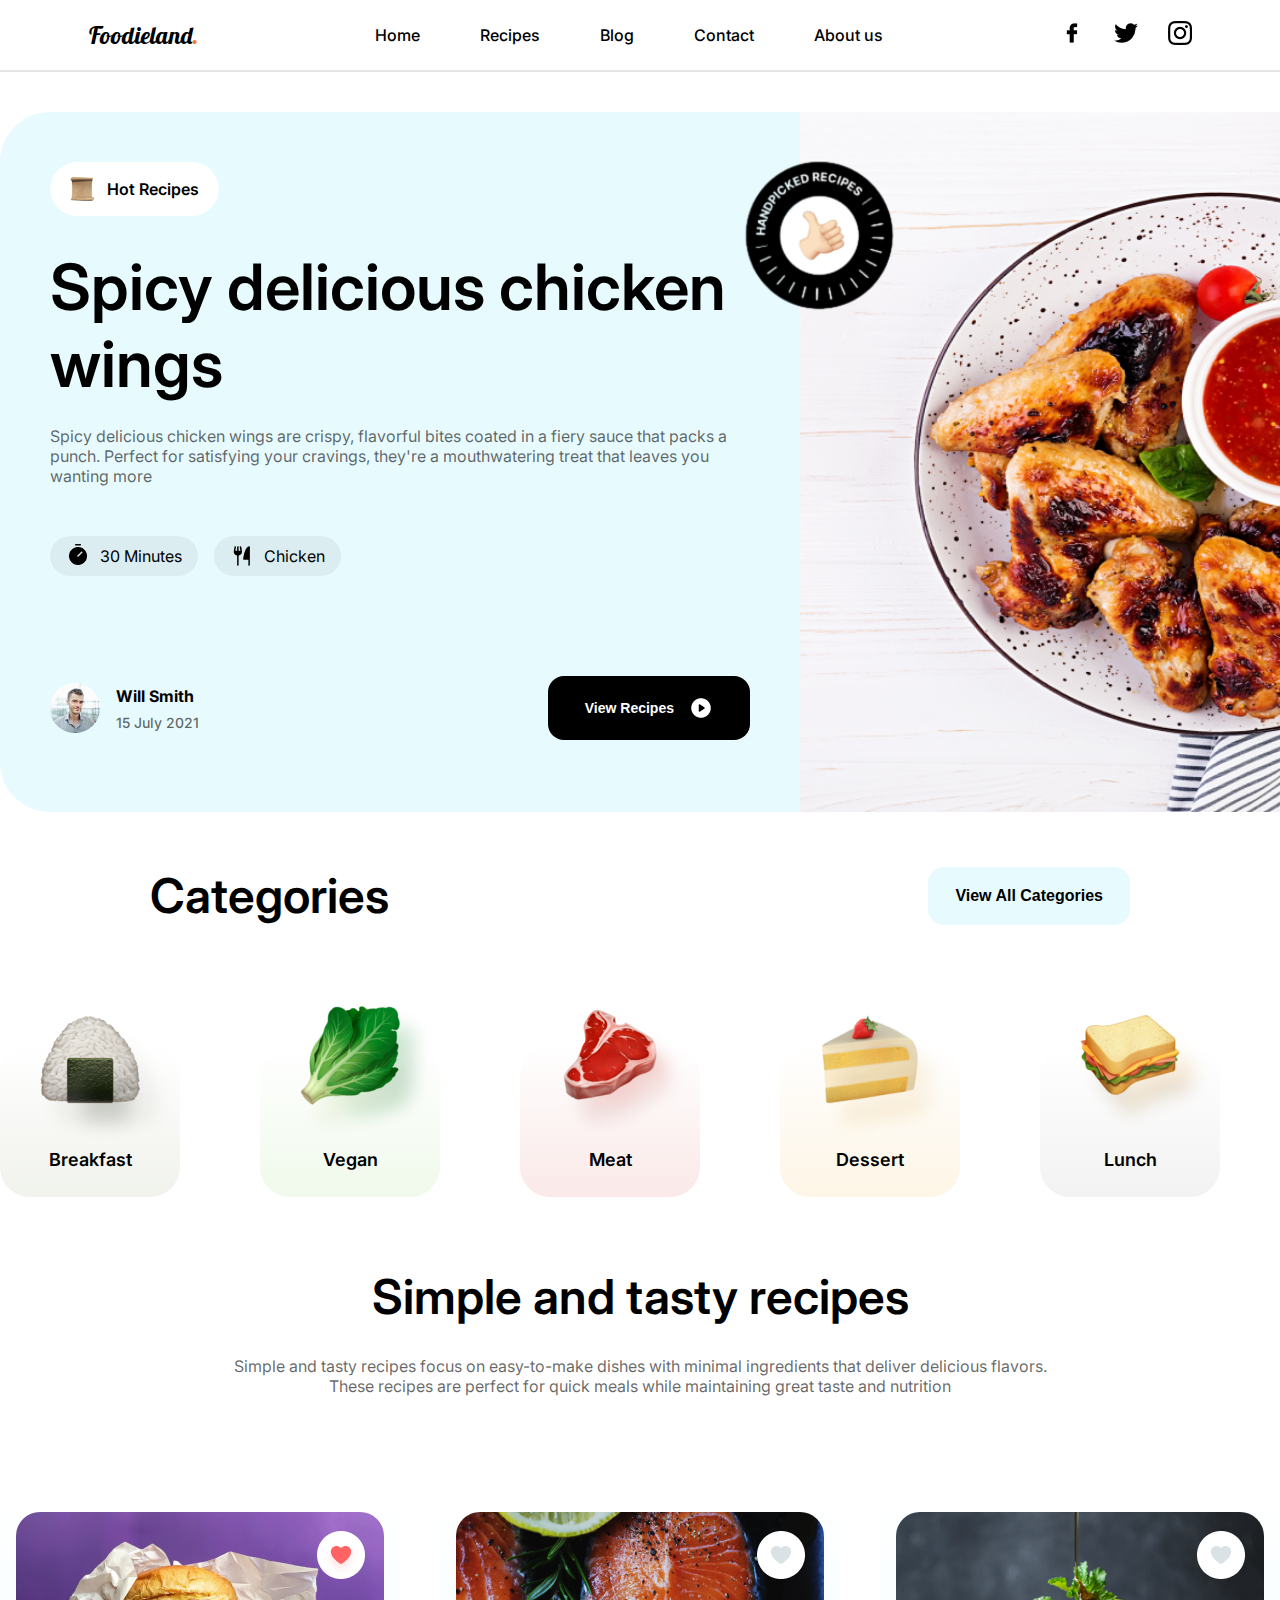
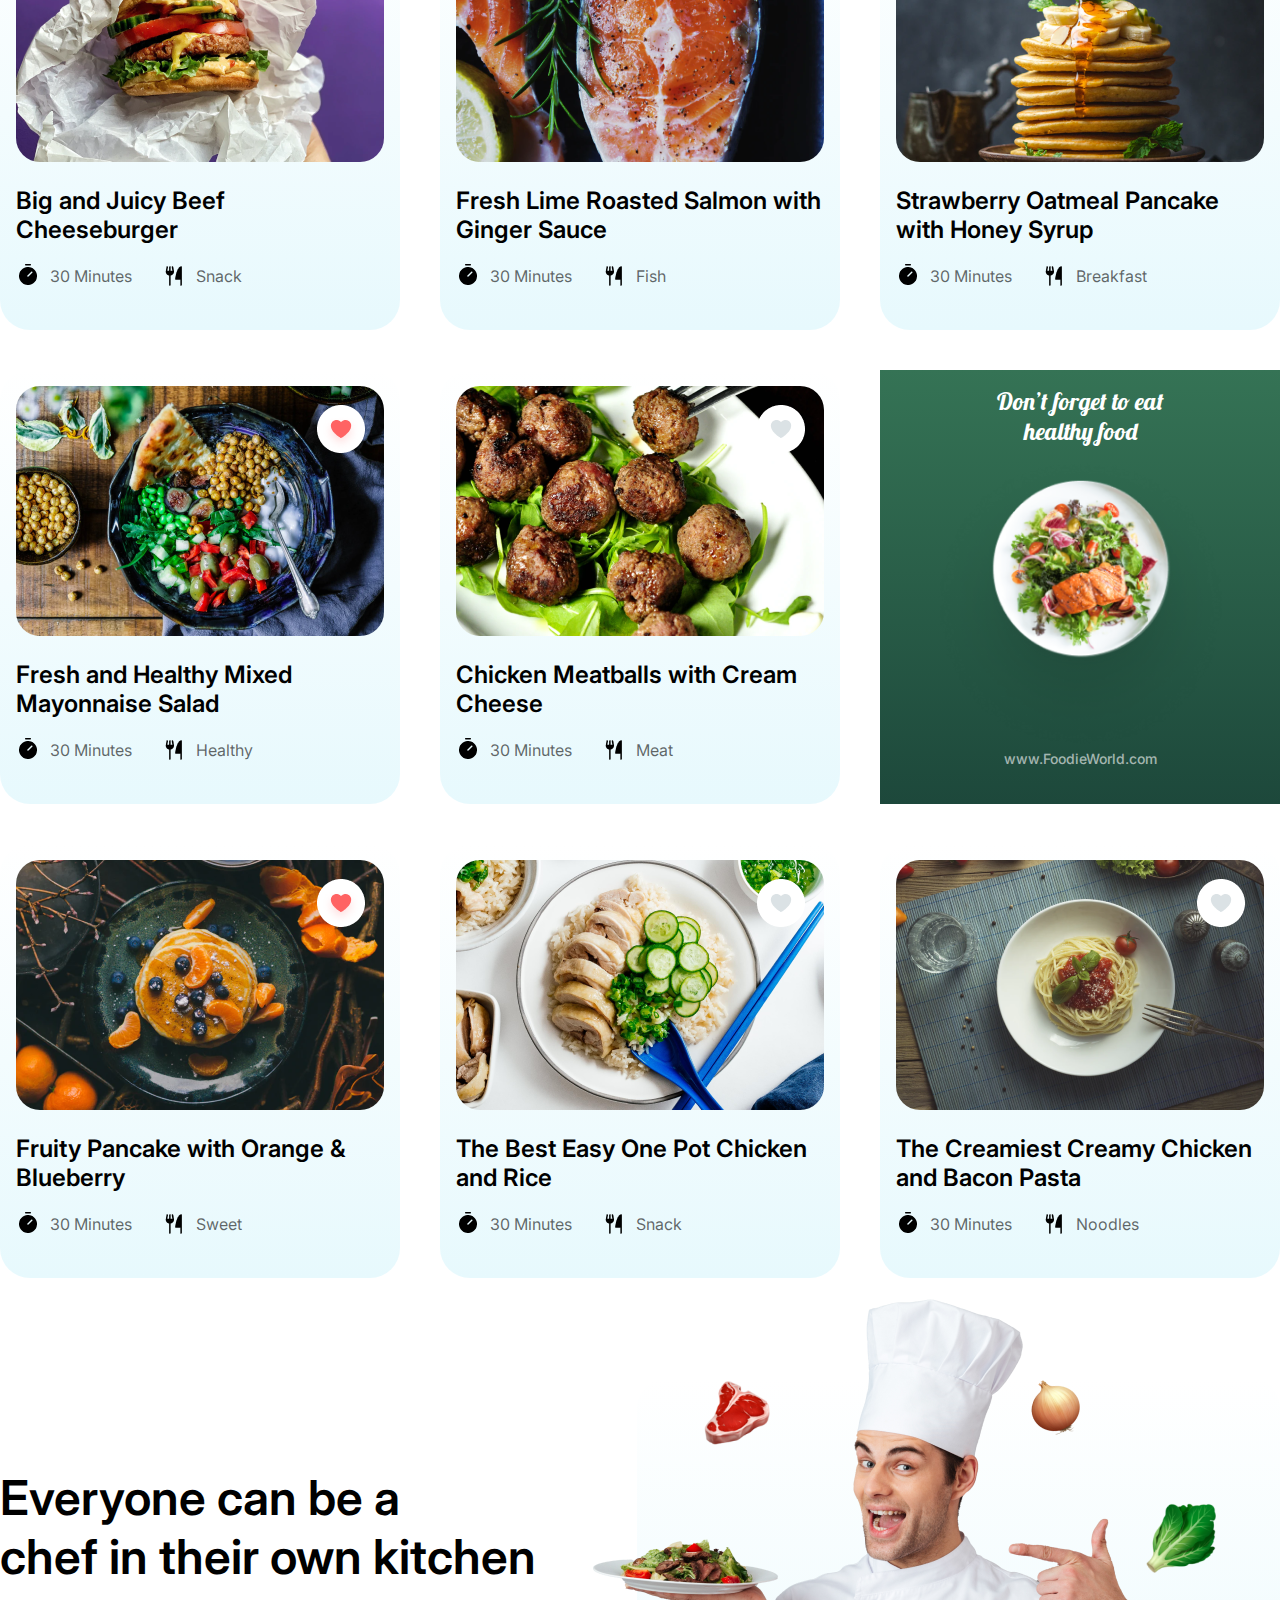
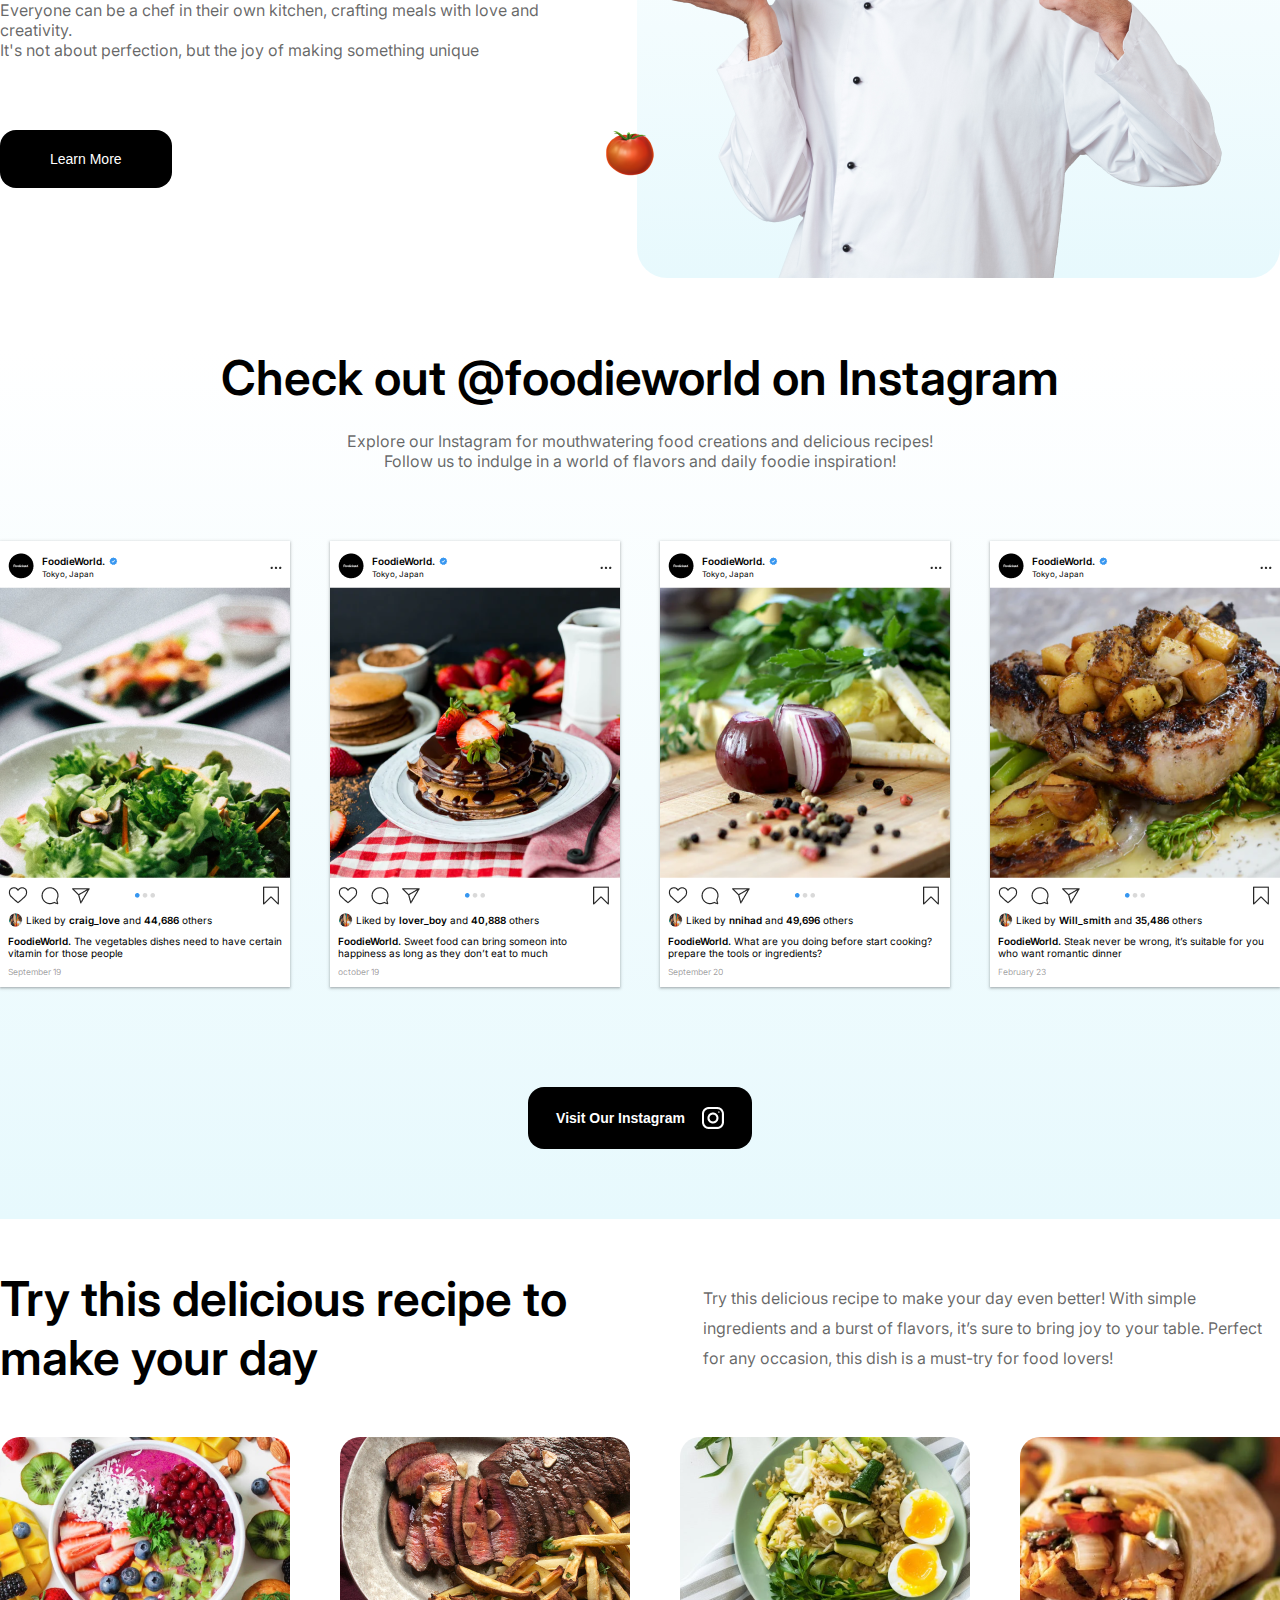
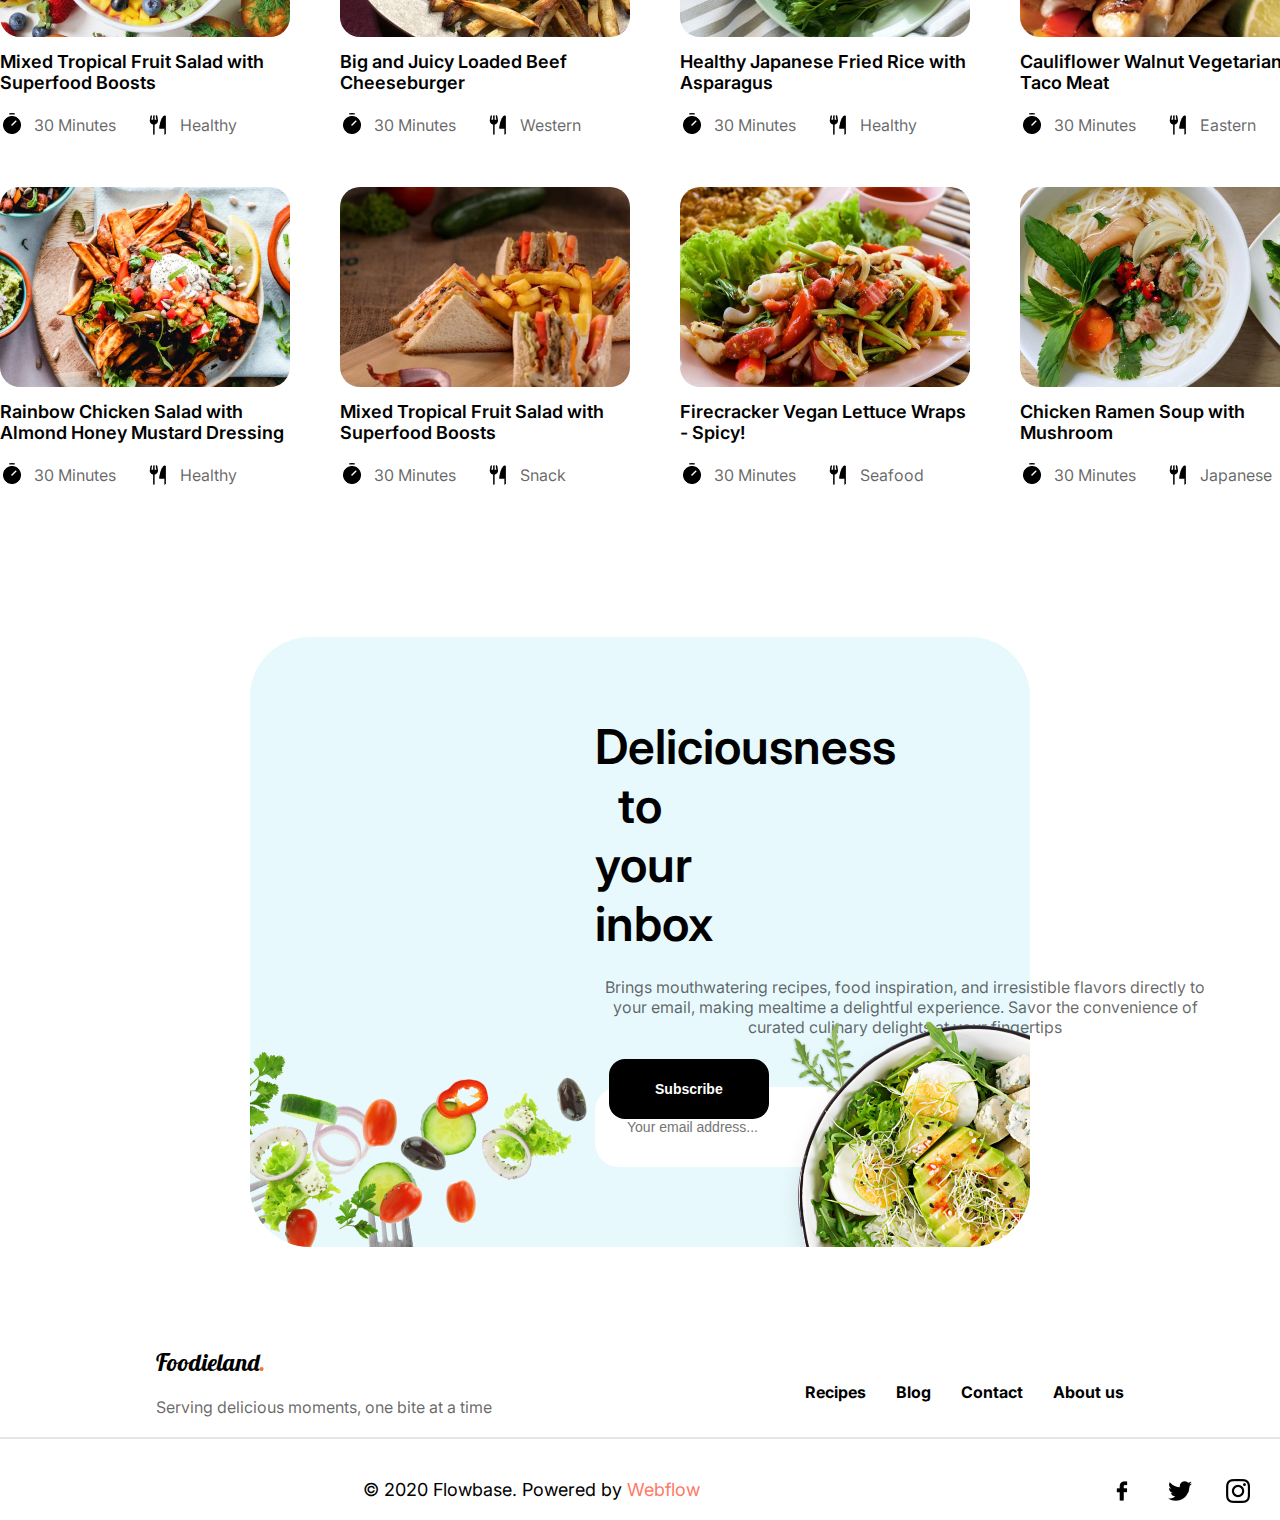
==== index.html @ b1561f2b "change html file name" ====
<!DOCTYPE html>
<html lang="en">
  <head>
    <meta charset="UTF-8" />
    <meta name="viewport" content="width=device-width, initial-scale=1.0" />
    <link rel="stylesheet" href="../CSS_File/Home.css" />
    <link
      rel="shortcut icon"
      href="../assets/title_icon.png"
      type="image/x-icon"
    />
    <title>FoodieWorld</title>
  </head>

  <body>
    <header>
      <!-- nav-bar section start  -->
      <nav>
        <h3>Foodieland<span>.</span></h3>
        <ul>
          <li><a href="">Home</a></li>
          <li><a href="">Recipes</a></li>
          <li><a href="">Blog</a></li>
          <li><a href="">Contact</a></li>
          <li><a href="">About us</a></li>
        </ul>
        <div class="nav-social">
          <a href=""><img src="../assets/facebook.png" alt="" /></a>
          <a href=""><img src="../assets/twitter.png" alt="" /></a>
          <a href=""><img src="../assets/instagram-black.png" alt="" /></a>
        </div>
      </nav>
      <!-- nav-bar section end -->

      <!-- horizontal line  -->
      <div class="hr"></div>

      <!-- banner section start  -->
      <section class="banner-container">
        <div class="banner-left-part"></div>

        <div class="banner-middle-part">
          <div class="banner-left-content">
            <div class="banner-note">
              <img src="../assets/note.png" alt="" />
              <p>Hot Recipes</p>
            </div>
            <h1>Spicy delicious chicken wings</h1>
            <p class="text">
              Spicy delicious chicken wings are crispy, flavorful bites coated
              in a fiery sauce that packs a punch. Perfect for satisfying your
              cravings, they're a mouthwatering treat that leaves you wanting
              more
            </p>
            <div class="banner-select">
              <div class="banner-time">
                <img src="../assets/Timer.png" alt="" />
                <p>30 Minutes</p>
              </div>
              <div class="banner-time">
                <img src="../assets/ForkKnife.png" alt="" />
                <p>Chicken</p>
              </div>
            </div>
            <div class="banner-last-content">
              <div class="banner-person">
                <img src="../assets/Ellipse 2.png" alt="" />
                <div class="banner-person-details">
                  <h5>Will Smith</h5>
                  <p>15 July 2021</p>
                </div>
              </div>
              <div class="banner-btn">
                <button>
                  View Recipes <img src="../assets/PlayCircle.png" alt="" />
                </button>
              </div>
            </div>
          </div>

          <div class="banner-img">
            <img class="banner-primary-img" src="../assets/Chicken.png" alt="" />
            <img class="circle" src="../assets/circle.png" alt="" />
            <img class="white-bg" src="../assets/white-bg.png" alt="" />
          </div>
        </div>

        <div class="banner-right-part"></div>
      </section>
      <!-- banner section end -->
    </header>

    <main>
      <!-- categories section start  -->
      <section class="categories-container">
        <div class="categories-header">
          <h1 class="heading">Categories</h1>
          <button>View All Categories</button>
        </div>

        <!-- categories card section  -->
        <div class="categories-card-container">
          <div class="categories-card-1">
            <img class="categories-img" src="../assets/breakfast.png" alt="" />
            <img
              class="categories-shadow"
              src="../assets/breakfast-shadow.png"
              alt=""
            />
            <p>Breakfast</p>
          </div>
          <div class="categories-card-2">
            <img class="categories-img" src="../assets/vegan.png" alt="" />
            <img
              class="categories-shadow"
              src="../assets/vegan-shadow.png"
              alt=""
            />
            <p>Vegan</p>
          </div>
          <div class="categories-card-3">
            <img class="categories-img" src="../assets/meat.png" alt="" />
            <img
              class="categories-shadow"
              src="../assets/meat-shadow.png"
              alt=""
            />
            <p>Meat</p>
          </div>
          <div class="categories-card-4">
            <img class="categories-img" src="../assets/dessert.png" alt="" />
            <img
              class="categories-shadow"
              src="../assets/dessert-shadow.png"
              alt=""
            />
            <p>Dessert</p>
          </div>
          <div class="categories-card-5">
            <img class="categories-img" src="../assets/lunch.png" alt="" />
            <img
              class="categories-shadow"
              src="../assets/lunch-shadow.png"
              alt=""
            />
            <p>Lunch</p>
          </div>
          <div class="categories-card-6">
            <img class="categories-img" src="../assets/chocolate.png" alt="" />
            <img
              class="categories-shadow"
              src="../assets/chocolate-shadow.png"
              alt=""
            />
            <p>Chocolate</p>
          </div>
        </div>
      </section>
      <!-- categories section end  -->

      <!-- recipes section start  -->
      <section class="recipe-container">
        <div class="recipe-header">
          <h1 class="heading">Simple and tasty recipes</h1>
          <p class="text">
            Simple and tasty recipes focus on easy-to-make dishes with minimal
            ingredients that deliver delicious flavors. <br />These recipes are
            perfect for quick meals while maintaining great taste and nutrition
          </p>
        </div>

        <!-- recipes card section  -->
        <div class="recipes-card-container">
          <div class="recipe-card-1">
            <img class="recipe-card-img" src="../assets/burger.png" alt="" />
            <img class="react" src="../assets/love-react.png" alt="" />
            <h3 class="recipe-card-heading">Big and Juicy Beef Cheeseburger</h3>
            <div class="recipe-content">
              <div class="recipe-time">
                <img src="../assets/Timer.png" alt="" />
                <p class="text">30 Minutes</p>
              </div>
              <div class="recipe-eat">
                <img src="../assets/ForkKnife.png" alt="" />
                <p class="text">Snack</p>
              </div>
            </div>
          </div>
          <div class="recipe-card-2">
            <img class="recipe-card-img" src="../assets/fish.png" alt="" />
            <img class="react" src="../assets/love-react-off.png" alt="" />
            <h3 class="recipe-card-heading">
              Fresh Lime Roasted Salmon with Ginger Sauce
            </h3>
            <div class="recipe-content">
              <div class="recipe-time">
                <img src="../assets/Timer.png" alt="" />
                <p class="text">30 Minutes</p>
              </div>
              <div class="recipe-eat">
                <img src="../assets/ForkKnife.png" alt="" />
                <p class="text">Fish</p>
              </div>
            </div>
          </div>
          <div class="recipe-card-3">
            <img class="recipe-card-img" src="../assets/pan-cake.png" alt="" />
            <img class="react" src="../assets/love-react-off.png" alt="" />
            <h3 class="recipe-card-heading">
              Strawberry Oatmeal Pancake with Honey Syrup
            </h3>
            <div class="recipe-content">
              <div class="recipe-time">
                <img src="../assets/Timer.png" alt="" />
                <p class="text">30 Minutes</p>
              </div>
              <div class="recipe-eat">
                <img src="../assets/ForkKnife.png" alt="" />
                <p class="text">Breakfast</p>
              </div>
            </div>
          </div>
          <div class="recipe-card-4">
            <img class="recipe-card-img" src="../assets/healthy-mix.png" alt="" />
            <img class="react" src="../assets/love-react.png" alt="" />
            <h3 class="recipe-card-heading">
              Fresh and Healthy Mixed Mayonnaise Salad
            </h3>
            <div class="recipe-content">
              <div class="recipe-time">
                <img src="../assets/Timer.png" alt="" />
                <p class="text">30 Minutes</p>
              </div>
              <div class="recipe-eat">
                <img src="../assets/ForkKnife.png" alt="" />
                <p class="text">Healthy</p>
              </div>
            </div>
          </div>
          <div class="recipe-card-5">
            <img class="recipe-card-img" src="../assets/meat-ball.png" alt="" />
            <img class="react" src="../assets/love-react-off.png" alt="" />
            <h3 class="recipe-card-heading">
              Chicken Meatballs with Cream Cheese
            </h3>
            <div class="recipe-content">
              <div class="recipe-time">
                <img src="../assets/Timer.png" alt="" />
                <p class="text">30 Minutes</p>
              </div>
              <div class="recipe-eat">
                <img src="../assets/ForkKnife.png" alt="" />
                <p class="text">Meat</p>
              </div>
            </div>
          </div>
          <div class="recipe-card-6">
            <h3>Don’t forget to eat <br />healthy food</h3>
            <img src="../assets/image.png" alt="" />
            <p>www.FoodieWorld.com</p>
          </div>
          <div class="recipe-card-7">
            <img
              class="recipe-card-img"
              src="../assets/fruity-pancake.png"
              alt=""
            />
            <img class="react" src="../assets/love-react.png" alt="" />
            <h3 class="recipe-card-heading">
              Fruity Pancake with Orange & Blueberry
            </h3>
            <div class="recipe-content">
              <div class="recipe-time">
                <img src="../assets/Timer.png" alt="" />
                <p class="text">30 Minutes</p>
              </div>
              <div class="recipe-eat">
                <img src="../assets/ForkKnife.png" alt="" />
                <p class="text">Sweet</p>
              </div>
            </div>
          </div>
          <div class="recipe-card-8">
            <img class="recipe-card-img" src="../assets/pot-rice.png" alt="" />
            <img class="react" src="../assets/love-react-off.png" alt="" />
            <h3 class="recipe-card-heading">
              The Best Easy One Pot Chicken and Rice
            </h3>
            <div class="recipe-content">
              <div class="recipe-time">
                <img src="../assets/Timer.png" alt="" />
                <p class="text">30 Minutes</p>
              </div>
              <div class="recipe-eat">
                <img src="../assets/ForkKnife.png" alt="" />
                <p class="text">Snack</p>
              </div>
            </div>
          </div>
          <div class="recipe-card-9">
            <img class="recipe-card-img" src="../assets/pasta.png" alt="" />
            <img class="react" src="../assets/love-react-off.png" alt="" />
            <h3 class="recipe-card-heading">
              The Creamiest Creamy Chicken and Bacon Pasta
            </h3>
            <div class="recipe-content">
              <div class="recipe-time">
                <img src="../assets/Timer.png" alt="" />
                <p class="text">30 Minutes</p>
              </div>
              <div class="recipe-eat">
                <img src="../assets/ForkKnife.png" alt="" />
                <p class="text">Noodles</p>
              </div>
            </div>
          </div>
        </div>
      </section>
      <!-- recipes section end  -->

      <!-- own kitchen section start -->
      <section class="kitchen-container">
        <div class="kitchen-content">
          <h1 class="heading">
            Everyone can be a <br />chef in their own kitchen
          </h1>
          <p class="text">
            Everyone can be a chef in their own kitchen, crafting meals with
            love and creativity. <br />It's not about perfection, but the joy of
            making something unique
          </p>
          <button>Learn More</button>
        </div>
        <div class="kitchen-img">
          <img class="kitchen-img-1" src="../assets/chef.png" alt="" />
          <img class="kitchen-img-2" src="../assets/meat.png" alt="" />
          <img class="kitchen-img-3" src="../assets/onion.png" alt="" />
          <img class="kitchen-img-4" src="../assets/tomato.png" alt="" />
          <img class="kitchen-img-5" src="../assets/vegan.png" alt="" />
        </div>
      </section>
      <!-- own kitchen section end -->

      <!-- instagram section start  -->
      <section class="instagram-container">
        <div class="instagram-header">
          <h1 class="heading">Check out @foodieworld on Instagram</h1>
          <p class="text">
            Explore our Instagram for mouthwatering food creations and delicious
            recipes! <br />
            Follow us to indulge in a world of flavors and daily foodie
            inspiration!
          </p>
        </div>

        <!-- instagram card section  -->
        <div class="instagram-card-container">
          <div class="instagram-card">
            <div class="insta-card-header">
              <div class="insta-logo">
                <img src="../assets/Oval.png" alt="" />

                <div class="insta-info">
                  <h5>FoodieWorld.</h5>
                  <img src="../assets/twitter-icon.png" alt="" />
                  <p>Tokyo, Japan</p>
                </div>
              </div>
              <div><img src="../assets/dot.png" alt="" /></div>
            </div>
            <img src="../assets/insta-1.png" alt="" />
            <div class="insta-card-footer">
              <div class="insta-react">
                <div class="insta-symbol">
                  <img src="../assets/Like.png" alt="" />
                  <img src="../assets/Comment.png" alt="" />
                  <img src="../assets/Messanger.png" alt="" />
                </div>
                <img class="slider" src="../assets/Pagination.png" alt="" />
                <img src="../assets/Save.png" alt="" />
              </div>

              <div class="insta-liked">
                <img src="../assets/profile.png" alt="" />
                <p>
                  Liked by <span>craig_love</span> and
                  <span>44,686</span> others
                </p>
              </div>
              <p>
                <span>FoodieWorld.</span> The vegetables dishes need to have
                certain vitamin for those people
              </p>
              <small>September 19</small>
            </div>
          </div>

          <div class="instagram-card">
            <div class="insta-card-header">
              <div class="insta-logo">
                <img src="../assets/Oval.png" alt="" />

                <div class="insta-info">
                  <h5>FoodieWorld.</h5>
                  <img src="../assets/twitter-icon.png" alt="" />
                  <p>Tokyo, Japan</p>
                </div>
              </div>
              <div><img src="../assets/dot.png" alt="" /></div>
            </div>
            <img src="../assets/insta-2.png" alt="" />
            <div class="insta-card-footer">
              <div class="insta-react">
                <div class="insta-symbol">
                  <img src="../assets/Like.png" alt="" />
                  <img src="../assets/Comment.png" alt="" />
                  <img src="../assets/Messanger.png" alt="" />
                </div>
                <img class="slider" src="../assets/Pagination.png" alt="" />
                <img src="../assets/Save.png" alt="" />
              </div>

              <div class="insta-liked">
                <img src="../assets/profile.png" alt="" />
                <p>
                  Liked by <span>lover_boy</span> and <span>40,888</span> others
                </p>
              </div>
              <p>
                <span>FoodieWorld.</span> Sweet food can bring someon into
                happiness as long as they don’t eat to much
              </p>
              <small>october 19</small>
            </div>
          </div>

          <div class="instagram-card">
            <div class="insta-card-header">
              <div class="insta-logo">
                <img src="../assets/Oval.png" alt="" />

                <div class="insta-info">
                  <h5>FoodieWorld.</h5>
                  <img src="../assets/twitter-icon.png" alt="" />
                  <p>Tokyo, Japan</p>
                </div>
              </div>
              <div><img src="../assets/dot.png" alt="" /></div>
            </div>
            <img src="../assets/insta-3.png" alt="" />
            <div class="insta-card-footer">
              <div class="insta-react">
                <div class="insta-symbol">
                  <img src="../assets/Like.png" alt="" />
                  <img src="../assets/Comment.png" alt="" />
                  <img src="../assets/Messanger.png" alt="" />
                </div>
                <img class="slider" src="../assets/Pagination.png" alt="" />
                <img src="../assets/Save.png" alt="" />
              </div>

              <div class="insta-liked">
                <img src="../assets/profile.png" alt="" />
                <p>
                  Liked by <span>nnihad</span> and <span>49,696</span> others
                </p>
              </div>
              <p>
                <span>FoodieWorld.</span> What are you doing before start
                cooking? prepare the tools or ingredients?
              </p>
              <small>September 20</small>
            </div>
          </div>

          <div class="instagram-card">
            <div class="insta-card-header">
              <div class="insta-logo">
                <img src="../assets/Oval.png" alt="" />

                <div class="insta-info">
                  <h5>FoodieWorld.</h5>
                  <img src="../assets/twitter-icon.png" alt="" />
                  <p>Tokyo, Japan</p>
                </div>
              </div>
              <div><img src="../assets/dot.png" alt="" /></div>
            </div>
            <img src="../assets/insta-4.png" alt="" />
            <div class="insta-card-footer">
              <div class="insta-react">
                <div class="insta-symbol">
                  <img src="../assets/Like.png" alt="" />
                  <img src="../assets/Comment.png" alt="" />
                  <img src="../assets/Messanger.png" alt="" />
                </div>
                <img class="slider" src="../assets/Pagination.png" alt="" />
                <img src="../assets/Save.png" alt="" />
              </div>

              <div class="insta-liked">
                <img src="../assets/profile.png" alt="" />
                <p>
                  Liked by <span>Will_smith</span> and
                  <span>35,486</span> others
                </p>
              </div>
              <p>
                <span>FoodieWorld.</span> Steak never be wrong, it’s suitable
                for you who want romantic dinner
              </p>
              <small>February 23</small>
            </div>
          </div>
        </div>

        <button>
          Visit Our Instagram <img src="../assets/instagram.png" alt="" />
        </button>
      </section>
      <!-- instagram section end  -->

      <!-- delicious recipe section start  -->
      <section class="delicious-container">
        <div class="delicious-header">
          <h2 class="heading">Try this delicious recipe to make your day</h2>
          <p class="text">
            Try this delicious recipe to make your day even better! With simple
            ingredients and a burst of flavors, it’s sure to bring joy to your
            table. Perfect for any occasion, this dish is a must-try for food
            lovers!
          </p>
        </div>

        <!-- delicious card section  -->
        <div class="delicious-card-container">
          <div class="delicious-card">
            <img src="../assets/fruit-salad.png" alt="" />
            <h5>Mixed Tropical Fruit Salad with Superfood Boosts</h5>
            <div class="recipe-content">
              <div class="recipe-time">
                <img src="../assets/Timer.png" alt="" />
                <p class="text">30 Minutes</p>
              </div>
              <div class="recipe-eat">
                <img src="../assets/ForkKnife.png" alt="" />
                <p class="text">Healthy</p>
              </div>
            </div>
          </div>

          <div class="delicious-card">
            <img src="../assets/steak.png" alt="" />
            <h5>Big and Juicy Loaded Beef Cheeseburger</h5>
            <div class="recipe-content">
              <div class="recipe-time">
                <img src="../assets/Timer.png" alt="" />
                <p class="text">30 Minutes</p>
              </div>
              <div class="recipe-eat">
                <img src="../assets/ForkKnife.png" alt="" />
                <p class="text">Western</p>
              </div>
            </div>
          </div>

          <div class="delicious-card">
            <img src="../assets/fried-rice.png" alt="" />
            <h5>Healthy Japanese Fried Rice with Asparagus</h5>
            <div class="recipe-content">
              <div class="recipe-time">
                <img src="../assets/Timer.png" alt="" />
                <p class="text">30 Minutes</p>
              </div>
              <div class="recipe-eat">
                <img src="../assets/ForkKnife.png" alt="" />
                <p class="text">Healthy</p>
              </div>
            </div>
          </div>

          <div class="delicious-card">
            <img src="../assets/taco.png" alt="" />
            <h5>Cauliflower Walnut Vegetarian Taco Meat</h5>
            <div class="recipe-content">
              <div class="recipe-time">
                <img src="../assets/Timer.png" alt="" />
                <p class="text">30 Minutes</p>
              </div>
              <div class="recipe-eat">
                <img src="../assets/ForkKnife.png" alt="" />
                <p class="text">Eastern</p>
              </div>
            </div>
          </div>

          <div class="delicious-card">
            <img src="../assets/rainbow-salad.png" alt="" />
            <h5>Rainbow Chicken Salad with Almond Honey Mustard Dressing</h5>
            <div class="recipe-content">
              <div class="recipe-time">
                <img src="../assets/Timer.png" alt="" />
                <p class="text">30 Minutes</p>
              </div>
              <div class="recipe-eat">
                <img src="../assets/ForkKnife.png" alt="" />
                <p class="text">Healthy</p>
              </div>
            </div>
          </div>

          <div class="delicious-card">
            <img src="../assets/sandwiches.png" alt="" />
            <h5>Mixed Tropical Fruit Salad with Superfood Boosts</h5>
            <div class="recipe-content">
              <div class="recipe-time">
                <img src="../assets/Timer.png" alt="" />
                <p class="text">30 Minutes</p>
              </div>
              <div class="recipe-eat">
                <img src="../assets/ForkKnife.png" alt="" />
                <p class="text">Snack</p>
              </div>
            </div>
          </div>

          <div class="delicious-card">
            <img src="../assets/lettuce-salad.png" alt="" />
            <h5>Firecracker Vegan Lettuce Wraps - Spicy!</h5>
            <div class="recipe-content">
              <div class="recipe-time">
                <img src="../assets/Timer.png" alt="" />
                <p class="text">30 Minutes</p>
              </div>
              <div class="recipe-eat">
                <img src="../assets/ForkKnife.png" alt="" />
                <p class="text">Seafood</p>
              </div>
            </div>
          </div>

          <div class="delicious-card">
            <img src="../assets/ramen-soup.png" alt="" />
            <h5>Chicken Ramen Soup with Mushroom</h5>
            <div class="recipe-content">
              <div class="recipe-time">
                <img src="../assets/Timer.png" alt="" />
                <p class="text">30 Minutes</p>
              </div>
              <div class="recipe-eat">
                <img src="../assets/ForkKnife.png" alt="" />
                <p class="text">Japanese</p>
              </div>
            </div>
          </div>
        </div>
      </section>
      <!-- delicious recipe section end  -->
    </main>

    <footer>
      <!-- inbox section start  -->
      <section class="inbox-container">
        <h2 class="heading">Deliciousness to your inbox</h2>
        <p class="text">
          Brings mouthwatering recipes, food inspiration, and irresistible
          flavors directly to your email, making mealtime a delightful
          experience. Savor the convenience of curated culinary delights at your
          fingertips
        </p>
        <input type="email" placeholder="Your email address..." />
        <button>Subscribe</button>
        <img class="inbox-img-1" src="../assets/kisspng-salad.png" alt="" />
        <img class="inbox-img-2" src="../assets/rucola.png" alt="" />
        <img class="inbox-img-3" src="../assets/Photo-plate.png" alt="" />
      </section>
      <!-- inbox section end  -->

      <!-- footer section start  -->
      <section class="footer-container">
        <div class="footer-header">
          <div>
            <h5>Foodieland<span>.</span></h5>
            <p class="text">Serving delicious moments, one bite at a time</p>
          </div>
          <ul>
            <li><a href="">Recipes</a></li>
            <li><a href="">Blog</a></li>
            <li><a href="">Contact</a></li>
            <li><a href="">About us</a></li>
          </ul>
        </div>
        <div class="hr"></div>
        <div class="footer-footer">
          <p>© 2020 Flowbase. Powered by <span>Webflow</span></p>
          <div class="footer-social">
            <a href=""><img src="../assets/facebook.png" alt="" /></a>
            <a href=""><img src="../assets/twitter.png" alt="" /></a>
            <a href=""><img src="../assets/instagram-black.png" alt="" /></a>
          </div>
        </div>
      </section>
      <!-- footer section end  -->
    </footer>
  </body>
</html>
---- CSS_File/Home.css ----
@import url("https://fonts.googleapis.com/css2?family=Inter:ital,opsz,wght@0,14..32,100..900;1,14..32,100..900&display=swap");

@import url("https://fonts.googleapis.com/css2?family=Lobster&display=swap");

* {
  margin: 0;
  padding: 0;
  box-sizing: border-box;
}

body {
  font-family: "Inter", sans-serif;
}

/* common parts  */

.heading {
  color: black;
  font-size: 48px;
  font-weight: 600;
}

.text {
  color: #00000099;
  font-size: 16px;
  font-weight: 400;
}

/* nav-bar section  */

nav {
  display: flex;
  justify-content: space-around;
  align-items: center;
  padding: 20px 0;
}

nav > h3 {
  color: black;
  font-size: 24px;
  font-weight: 400;
  font-family: Lobster;
}

nav > h3 > span {
  color: #ff7426;
}

nav > ul {
  display: flex;
  gap: 60px;
}

nav > ul > li {
  list-style: none;
}

nav > ul > li > a {
  color: black;
  font-size: 16px;
  font-weight: 500;
  text-decoration: none;
}

.nav-social {
  display: flex;
  gap: 30px;
}

/* ------------- */

.hr {
  width: 100%;
  margin-bottom: 40px;
  border: 0.1px solid #0000001a;
}

/* banner section  */

.banner-container {
  display: flex;
  justify-content: space-between;
  align-items: center;
}

.banner-left-content {
  width: 800px;
  height: 700px;
  padding: 50px;
  background-color: #e7fafe;
  border-radius: 50px 0px 0px 50px;
}

.banner-primary-img {
  width: 800px;
  height: 700px;
}

.banner-img {
  position: relative;
}

.circle {
  position: absolute;
  top: 7%;
  left: -7%;
  width: 150px;
  z-index: 1;
}

.white-bg {
  position: absolute;
  top: 12%;
  left: -3%;
  width: 100px;
  z-index: 0;
}

.banner-img img {
  border-radius: 0px 50px 50px 0px;
}

.banner-left-part {
  width: 100px;
  height: 600px;
  border-radius: 0 50px 50px 0;
  background-color: #e7fafe;
}

.banner-right-part {
  width: 100px;
  height: 600px;
  border-radius: 50px 0 0 50px;
  background-color: #e7fafe;
}

.banner-middle-part {
  display: flex;
}

.banner-note {
  display: flex;
  align-items: center;
  font-weight: 600;
  gap: 13px;
  width: fit-content;
  padding: 15px 20px;
  border-radius: 30px;
  background-color: white;
}

.banner-left-content h1 {
  color: black;
  font-size: 64px;
  font-weight: 600;
  padding-top: 32px;
  padding-bottom: 24px;
}

.banner-select {
  display: flex;
  gap: 16px;
  padding-top: 50px;
  padding-bottom: 100px;
}

.banner-time {
  display: flex;
  align-items: center;
  gap: 10px;
  padding: 8px 16px;
  border-radius: 30px;
  background-color: #0000000d;
}

.banner-person {
  display: flex;
  align-items: center;
  gap: 16px;
}

.banner-person-details h5 {
  color: black;
  font-size: 16px;
  font-weight: 700;
  padding-bottom: 8px;
}

.banner-person-details p {
  color: #00000099;
  font-size: 14px;
  font-weight: 500;
}

.banner-last-content {
  display: flex;
  justify-content: space-between;
  align-items: center;
}

.banner-btn button {
  color: #ffffff;
  font-size: 14px;
  font-weight: 600;
  padding: 20px 37px;
  border-radius: 16px;
  background-color: black;
  display: flex;
  align-items: center;
  gap: 15px;
  border: none;
}

.banner-btn button:hover {
  cursor: pointer;
}

/* categories section  */

.categories-header {
  display: flex;
  justify-content: space-between;
  align-items: center;
  padding: 50px 0;
  margin: 0 150px;
}

.categories-header button {
  background-color: #e7fafe;
  border: none;
  padding: 20px 27px;
  font-size: 16px;
  font-weight: 600;
  border-radius: 16px;
}

.categories-header button:hover {
  cursor: pointer;
}

.categories-card-container {
  width: fit-content;
  margin: auto;
  display: grid;
  gap: 80px;
  grid-template-columns: repeat(6, 1fr);
  padding: 70px 0;
}

.categories-card-container p {
  font-size: 18px;
  font-weight: 600;
  text-align: center;
}

.categories-card-1,
.categories-card-2,
.categories-card-3,
.categories-card-4,
.categories-card-5,
.categories-card-6 {
  width: 180px;
  height: 152px;
  text-align: center;
  border-radius: 30px;
  position: relative;
}

.categories-card-1 {
  background-image: linear-gradient(#70824600, #7082461a);
}

.categories-card-2 {
  background-image: linear-gradient(#6cc63f00, #6cc63f1a);
}

.categories-card-3 {
  background-image: linear-gradient(#cc261b00, #cc261b1a);
}

.categories-card-4 {
  background-image: linear-gradient(#f09e0000, #f09e001a);
}

.categories-card-5 {
  background-image: linear-gradient(#00000000, #0000000d);
}

.categories-card-6 {
  background-image: linear-gradient(#00000000, #0000000d);
}

.categories-img {
  position: relative;
  top: -40px;
}

.categories-shadow {
  position: absolute;
  top: -40px;
  left: 20%;
}

/* Recipes section  */

.recipes-card-container {
  width: fit-content;
  margin: 0px auto 100px;
  display: grid;
  grid-template-columns: repeat(3, 1fr);
  gap: 40px;
}

.recipe-header {
  text-align: center;
}

.recipe-header p {
  padding: 30px 0 100px;
}

.recipe-card-1,
.recipe-card-2,
.recipe-card-3,
.recipe-card-4,
.recipe-card-5,
.recipe-card-6,
.recipe-card-7,
.recipe-card-8,
.recipe-card-9 {
  max-width: 400px;
  height: 434px;
  padding: 16px;
  border-radius: 30px;
  background-image: linear-gradient(#e7f9fd00, #e7f9fd);
  position: relative;
}

.react {
  position: absolute;
  top: 35px;
  right: 35px;
}

.recipe-card-6 {
  text-align: center;
  background-image: linear-gradient(#357355, #1d483b);
  border-radius: 0;
}

.recipe-card-6 h3 {
  font-family: Lobster;
  color: white;
  font-size: 24px;
  font-weight: 400;
}

.recipe-card-6 img {
  height: 300px;
}

.recipe-card-6 p {
  color: #ffffff99;
  font-size: 14px;
  font-weight: 500;
}

.recipe-card-heading {
  font-size: 24px;
  font-weight: 600;
  padding: 20px 0;
}

.recipe-card-img {
  border-radius: 24px;
}

.recipe-content {
  display: flex;
  justify-content: start;
  align-items: center;
  gap: 30px;
}

.recipe-time,
.recipe-eat {
  display: flex;
  justify-content: center;
  align-items: center;
  gap: 10px;
}

/* own kitchen section  */

.kitchen-container {
  display: flex;
  justify-content: center;
  align-items: center;
  gap: 30px;
  margin-bottom: 70px;
}

.kitchen-content p {
  padding: 14px 0 70px;
}

.kitchen-content button {
  color: white;
  font-size: 14px;
  font-weight: 400;
  padding: 21px 50px;
  border: none;
  border-radius: 16px;
  background-color: black;
}

.kitchen-img-1 {
  position: absolute;
  left: -10%;
  bottom: 0;
}

.kitchen-img-2 {
  position: absolute;
  top: 0;
  left: 10%;
  width: 70px;
}

.kitchen-img-3 {
  position: absolute;
  top: 0;
  right: 30%;
}

.kitchen-img-4 {
  position: absolute;
  bottom: 20%;
  left: -5%;
}

.kitchen-img-5 {
  position: absolute;
  top: 25%;
  right: 10%;
  width: 70px;
}

.kitchen-img {
  width: 651px;
  height: 500px;
  border-radius: 30px;
  position: relative;
  background-image: linear-gradient(#e7f9fd00, #e7f9fd);
}

/* instagram section  */

.instagram-container {
  background-image: linear-gradient(#e7f9fd00, #e7f9fd);
  padding-bottom: 70px;
}

.instagram-header {
  text-align: center;
}

.instagram-header p {
  padding: 24px 0 70px;
}

.instagram-card-container {
  width: fit-content;
  margin: auto;
  display: grid;
  grid-template-columns: repeat(4, 1fr);
  gap: 40px;
  padding-bottom: 100px;
}

.instagram-card {
  box-shadow: rgba(60, 64, 67, 0.3) 0px 1px 2px 0px,
    rgba(60, 64, 67, 0.15) 0px 1px 3px 1px;
}

.instagram-card > img {
  background-color: white;
  display: block;
}

.insta-card-header {
  display: flex;
  justify-content: space-between;
  align-items: center;
  width: 290px;
  padding: 8px;
  background-color: white;
}

.insta-logo {
  display: flex;
  align-items: flex-end;
  gap: 8px;
}

.insta-info h5 {
  display: inline;
  font-size: 10px;
  font-weight: 600;
}

.insta-info p {
  font-size: 8px;
  font-weight: 400;
}

.insta-card-footer {
  width: 290px;
  padding: 8px;
  background-color: white;
}

.insta-react {
  display: flex;
  align-items: center;
}

.insta-symbol {
  display: flex;
  justify-content: center;
  align-items: center;
  gap: 13px;
  padding-right: 44px;
}

.slider {
  padding-right: 107px;
}

.insta-liked {
  display: flex;
  justify-content: start;
  align-items: center;
  gap: 3px;
  padding: 8px 0;
}

.insta-liked p {
  font-size: 10px;
  font-weight: 400;
}

.insta-liked span {
  font-weight: 600;
}

.insta-card-footer > p {
  font-size: 10px;
  font-weight: 400;
}

.insta-card-footer > p > span {
  font-weight: 600;
}

.insta-card-footer > small {
  color: rgba(0, 0, 0, 0.4);
  font-size: 8.5px;
  font-weight: 400;
}

.instagram-container button {
  color: white;
  font-size: 14px;
  font-weight: 600;
  border: none;
  padding: 20px 28px;
  border-radius: 16px;
  background-color: black;
  display: flex;
  justify-content: center;
  align-items: center;
  gap: 16px;
  margin: auto;
}

.instagram-container button:hover {
  cursor: pointer;
}

/* delicious section  */

.delicious-container {
  margin-bottom: 150px;
}

.delicious-header {
  display: flex;
  justify-content: center;
  align-items: center;
  margin: 50px 0;
  gap: 30px;
}

.delicious-header h2 {
  width: 700px;
}

.delicious-header p {
  width: 600px;
  line-height: 30px;
}

.delicious-card-container {
  width: fit-content;
  display: grid;
  grid-template-columns: repeat(4, 1fr);
  margin: auto;
  gap: 50px;
}

.delicious-card {
  width: 290px;
}

.delicious-card img {
  border-radius: 20px;
}

.delicious-card h5 {
  font-size: 18px;
  font-weight: 600;
  padding: 10px 0 20px;
}

/* inbox section  */

.inbox-container {
  text-align: center;
  padding: 80px 345px;
  margin: 0 250px;
  border-radius: 60px;
  background-color: #e7f9fd;
  position: relative;
  margin-bottom: 100px;
}

.inbox-container p {
  width: 620px;
  padding: 24px 0 50px;
  margin: auto;
}

.inbox-container input {
  width: 480px;
  height: 80px;
  color: #00000066;
  font-size: 14px;
  font-weight: 500;
  padding: 32px;
  border-radius: 24px;
  border: none;
  background-color: white;
}

.inbox-container button {
  color: white;
  font-size: 14px;
  font-weight: 600;
  padding: 22px 46px;
  border: none;
  border-radius: 16px;
  background-color: black;
  position: absolute;
  bottom: 21%;
  right: 33.5%;
}

.inbox-container button:hover {
  cursor: pointer;
}

.inbox-img-1 {
  position: absolute;
  bottom: 0;
  left: 0;
  border-radius: 0 0 0 60px;
}

.inbox-img-2 {
  position: absolute;
  bottom: 20%;
  right: 19%;
}

.inbox-img-3 {
  position: absolute;
  bottom: 0;
  right: 0;
  border-radius: 0 0 60px 0;
}

/* footer section  */

.footer-header {
  display: flex;
  justify-content: space-around;
  align-items: center;
}

.footer-header h5 {
  font-family: Lobster;
  color: black;
  font-size: 24px;
  font-weight: 400;
}

.footer-header p {
  padding: 20px 0;
}

.footer-header h5 > span {
  color: #ff7426;
}

.footer-header ul {
  color: black;
  font-size: 16px;
  font-weight: 700;
  display: flex;
  gap: 30px;
}

.footer-header li {
  list-style: none;
}

.footer-header a {
  color: black;
  text-decoration: none;
}

.footer-footer {
  display: flex;
  justify-content: end;
  gap: 32%;
}

.footer-footer > p {
  width: fit-content;
  font-size: 18px;
  font-weight: 400;
  margin-bottom: 20px;
}
  
.footer-footer > p > span {
  color: #FF7967;
}

.footer-social > a {
  margin-right: 30px;
}


/* Responsive section  */

@media screen and (max-width: 576px) {
  /* nav-bar section  */

  nav {
    justify-content: space-between;
    margin: 0 16px;
  }

  nav > ul {
    display: none;
  }

  /* banner section  */
  .banner-container {
    flex-direction: column;
  }

  .banner-middle-part {
    flex-direction: column-reverse;
  }

  .circle,
  .white-bg {
    display: none;
  }

  .banner-left-part {
    display: none;
  }

  .banner-right-part {
    display: none;
  }

  .banner-primary-img {
    width: 100%;
    height: 100%;
  }

  .banner-left-content {
    width: 100%;
    height: 100%;
    padding: 16px;
    border-radius: 0;
    position: relative;
    top: -5px;
  }

  .banner-left-content h1 {
    font-size: 48px;
  }

  .banner-select {
    padding: 40px 0;
  }

  .banner-left-content p {
    font-size: 14px;
  }

  .banner-img img {
    border-radius: 0;
  }

  .banner-btn button {
    padding: 15px;
  }

  /* categories section  */

  .categories-header {
    margin: 0;
  }

  .categories-header h1 {
    font-size: 36px;
    margin: auto;
  }

  .categories-header button {
    display: none;
  }

  .categories-card-container {
    grid-template-columns: repeat(2, 1fr);
    column-gap: 30px;
    row-gap: 100px;
  }

  .categories-card-1,
  .categories-card-2,
  .categories-card-3,
  .categories-card-4,
  .categories-card-5,
  .categories-card-6 {
    width: 165px;
  }

  /* recipes section  */

  .recipe-header h1 {
    font-size: 36px;
  }

  .recipe-header p {
    padding-bottom: 50px;
  }

  .recipes-card-container {
    grid-template-columns: repeat(1, 1fr);
    margin: 0 16px 70px;
    gap: 10px;
  }

  .recipe-card-img {
    width: 100%;
  }

  .recipe-card-1,
  .recipe-card-2,
  .recipe-card-3,
  .recipe-card-4,
  .recipe-card-5,
  .recipe-card-6,
  .recipe-card-7,
  .recipe-card-8,
  .recipe-card-9 {
    height: 400px;
  }

  /* own kitchen section  */

  .kitchen-content {
    margin: 0 16px 50px;
  }

  .kitchen-content h1 {
    font-size: 36px;
  }

  .kitchen-content p {
    padding: 30px 0;
  }

  .kitchen-container {
    flex-direction: column-reverse;
    margin-bottom: 30px;
  }

  .kitchen-img {
    width: 100%;
    height: 350px;
    margin: 0 30px;
  }

  .kitchen-img-1 {
    width: 100%;
    margin: 0 30px;
  }

  .kitchen-img-2,
  .kitchen-img-3,
  .kitchen-img-4,
  .kitchen-img-5 {
    width: 40px;
  }

  .kitchen-img-2 {
    top: 15%;
  }

  .kitchen-img-3 {
    top: 10%;
    right: 20%;
  }

  .kitchen-img-4 {
    bottom: 20%;
    left: 5%;
  }

  .kitchen-img-5 {
    top: 40%;
    right: 5%;
  }

  /* instgram section  */

  .instagram-header h1 {
    font-size: 36px;
  }

  .instagram-header p {
    margin: 0 16px;
  }

  .instagram-card-container {
    grid-template-columns: repeat(1, 1fr);
    padding-bottom: 50px;
  }

  /* delicious section  */

  .delicious-container {
    margin-bottom: 70px;
  }

  .delicious-header {
    flex-direction: column;
    margin: 50px 16px;
    text-align: center;
  }

  .delicious-header h2 {
    width: 100%;
    font-size: 36px;
  }

  .delicious-header p {
    width: 100%;
  }

  .delicious-card-container {
    grid-template-columns: repeat(1, 1fr);
    margin: auto;
    gap: 50px;
  }

  /* inbox section  */

  .inbox-container {
    margin: 0 16px 50px;
    padding: 20px;
    border-radius: 0;
  }

  .inbox-container h2 {
    font-size: 24px;
  }

  .inbox-container p {
    width: 100%;
  }

  .inbox-container input {
    width: 100%;
    height: 50px;
  }

  .inbox-container button {
    position: relative;
    margin-left: 200px;
    margin-top: 20px;
    padding: 20px 32px;
  }

  .inbox-container img {
    width: 20%;
    border-radius: 0;
  }

  .inbox-img-2 {
    top: 40%;
    right: 10%;
  }

  /* footer section  */
   
  .footer-header {
    flex-direction: column;
    
  }

  .footer-header ul {
    padding-bottom: 30px;
  }

  .footer-footer {
    justify-content: center;
    gap: 10px;
  }

  .footer-footer p {
    font-size: 14px;
  }

  .footer-social > a {
    margin: 0;
    margin-left: 7px;
  }

  .footer-social img {
    height: 20px;
    gap: 10px;
  }
}
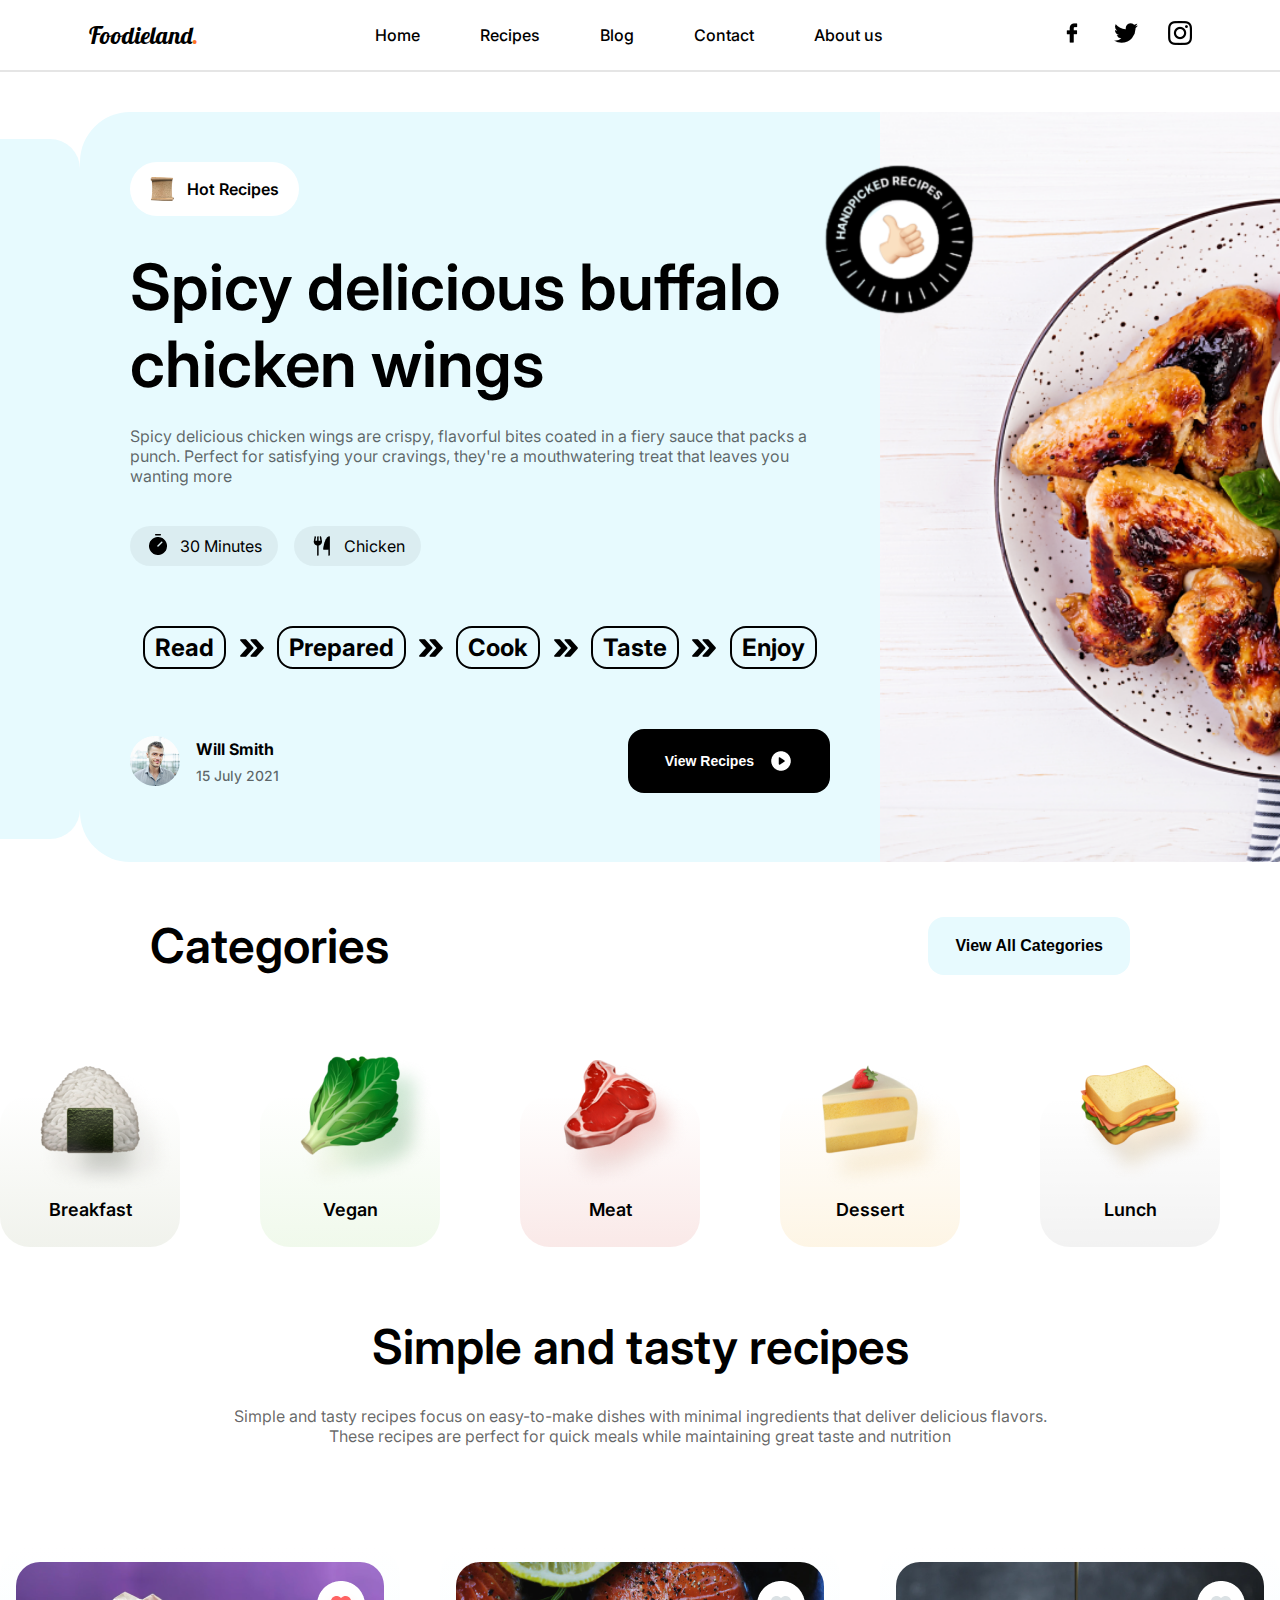
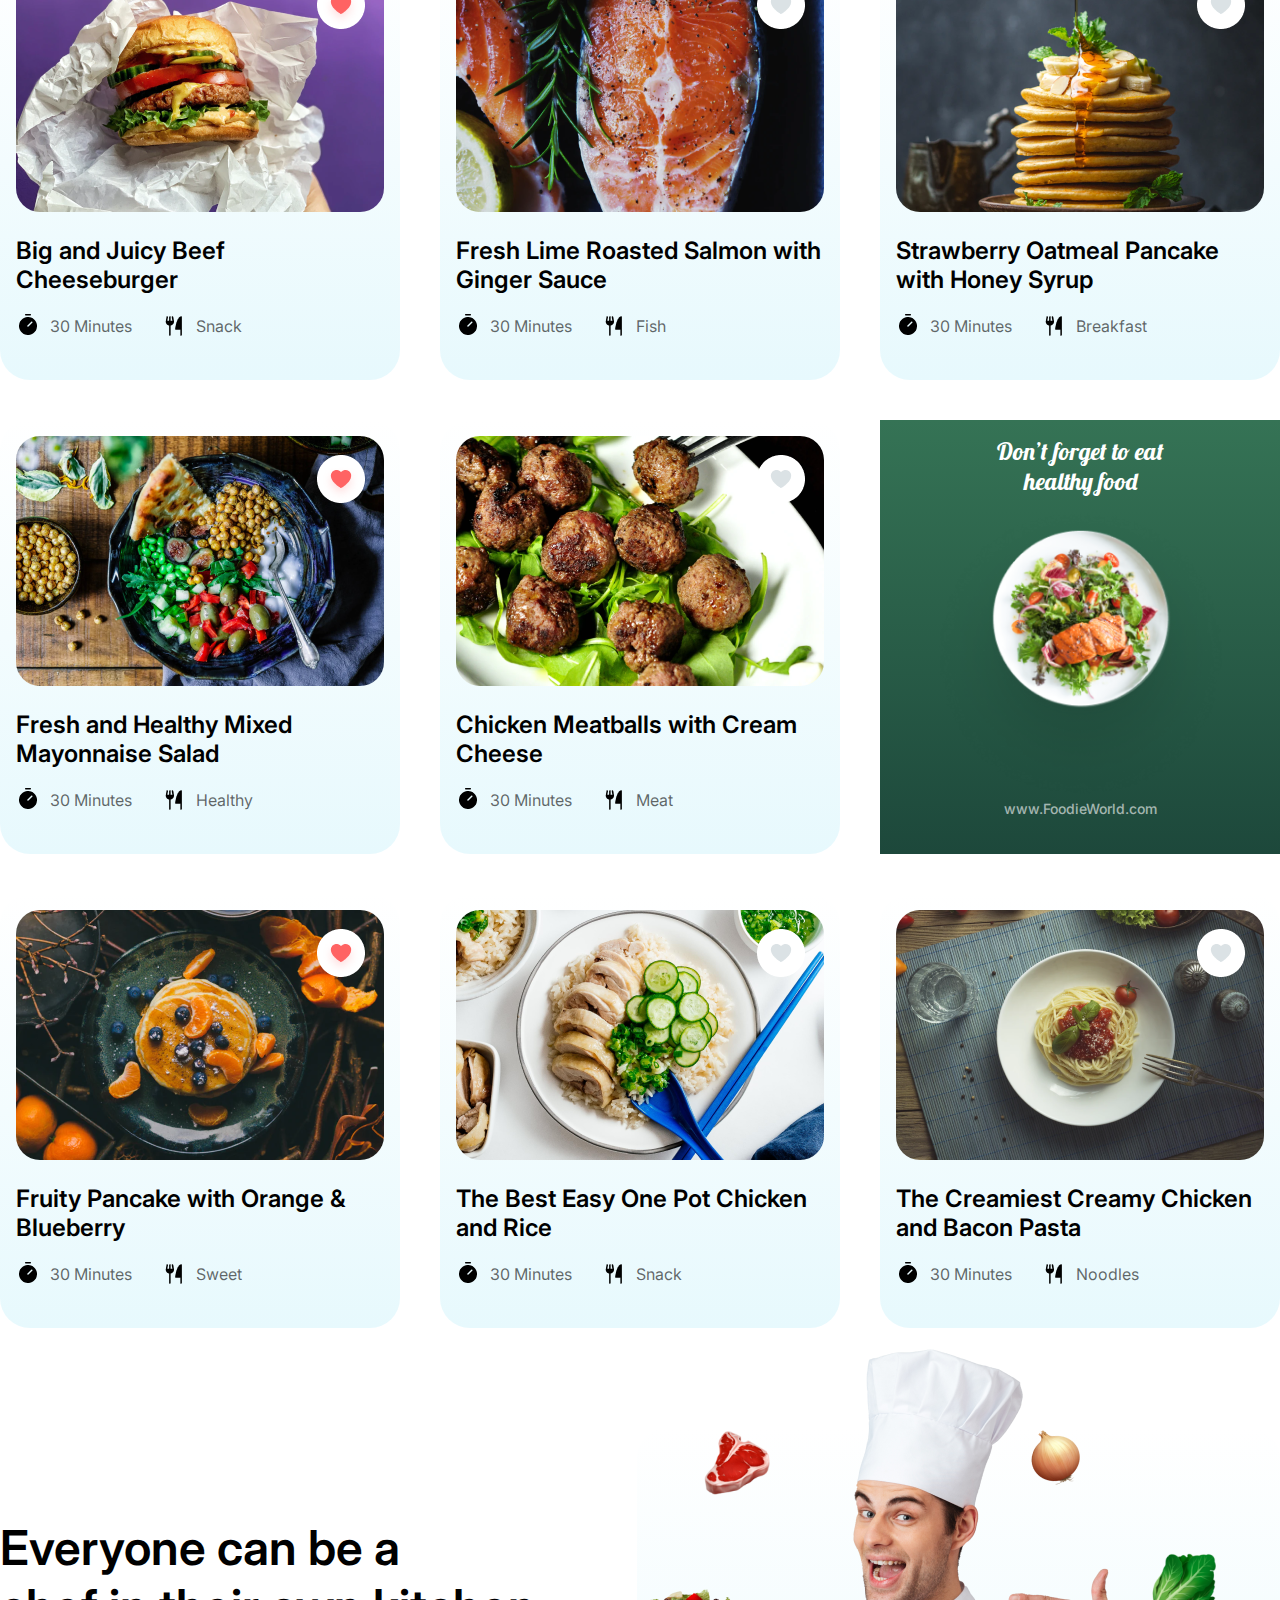
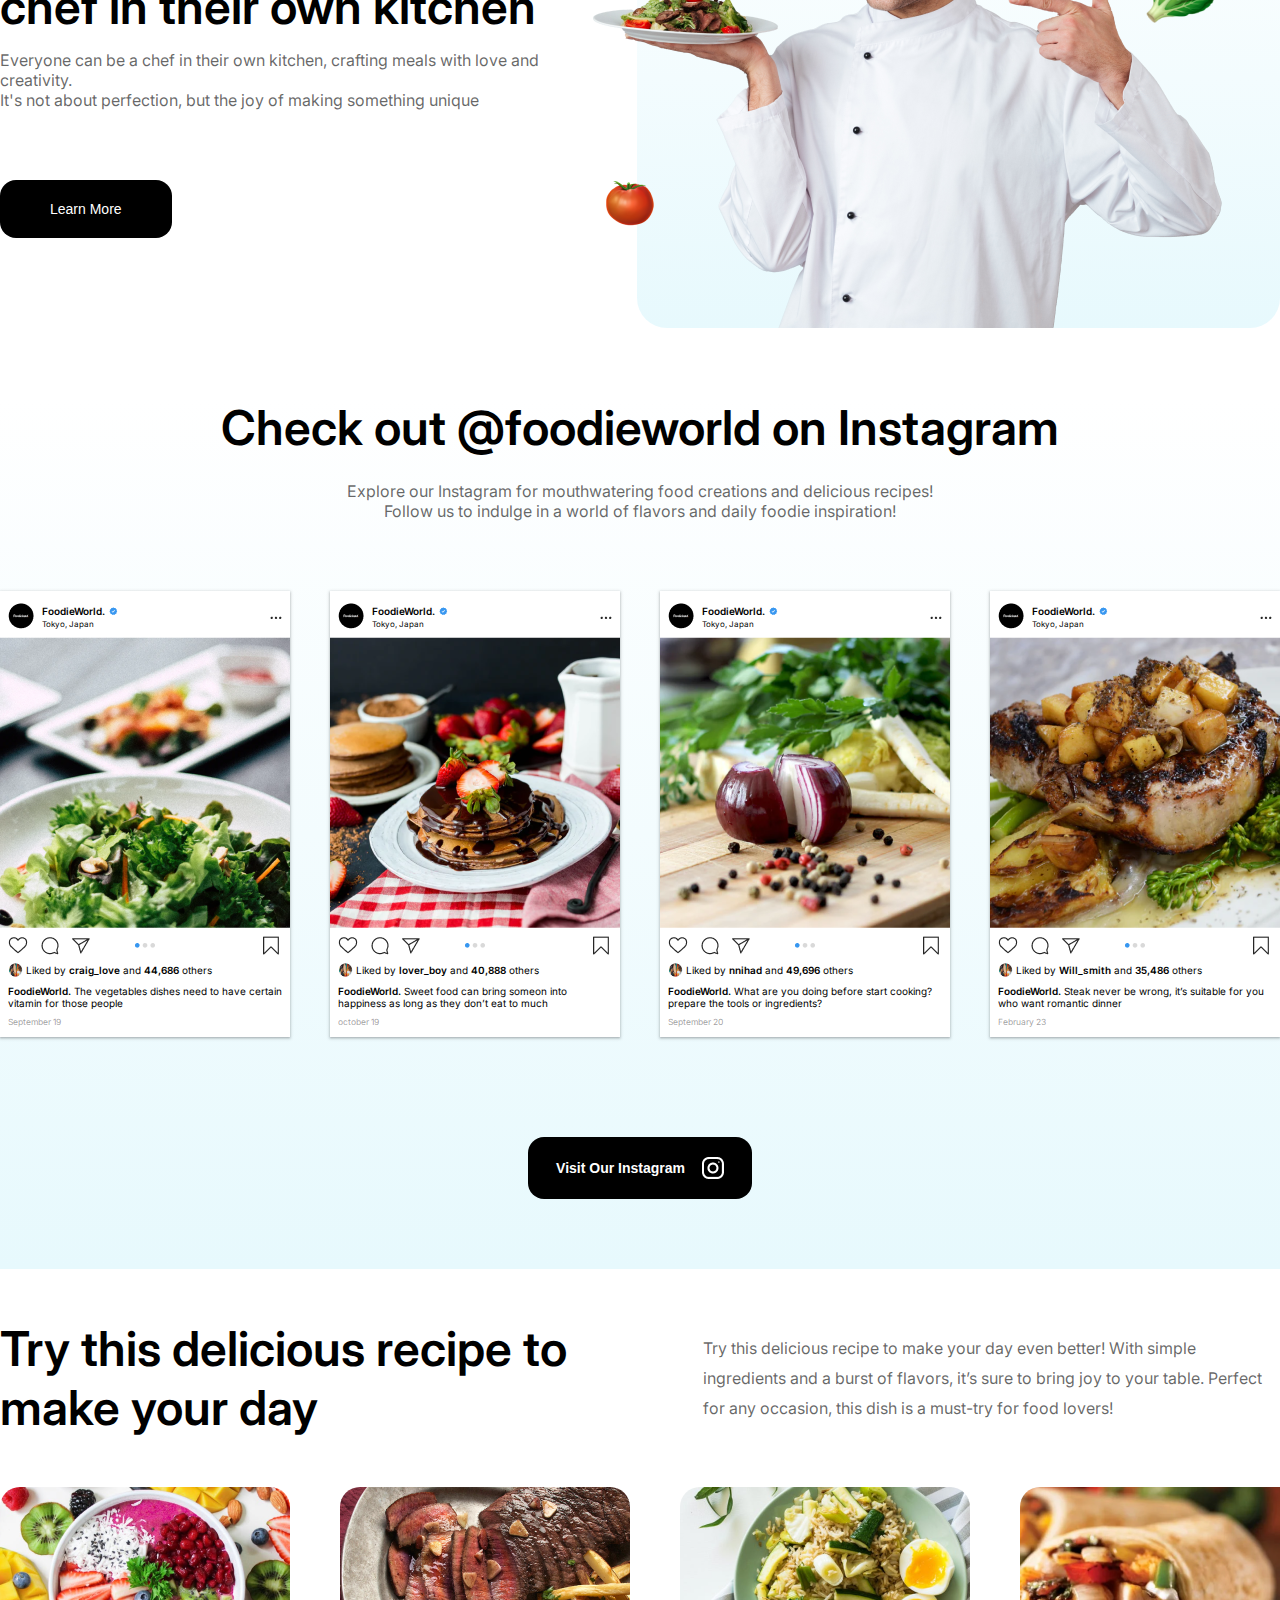
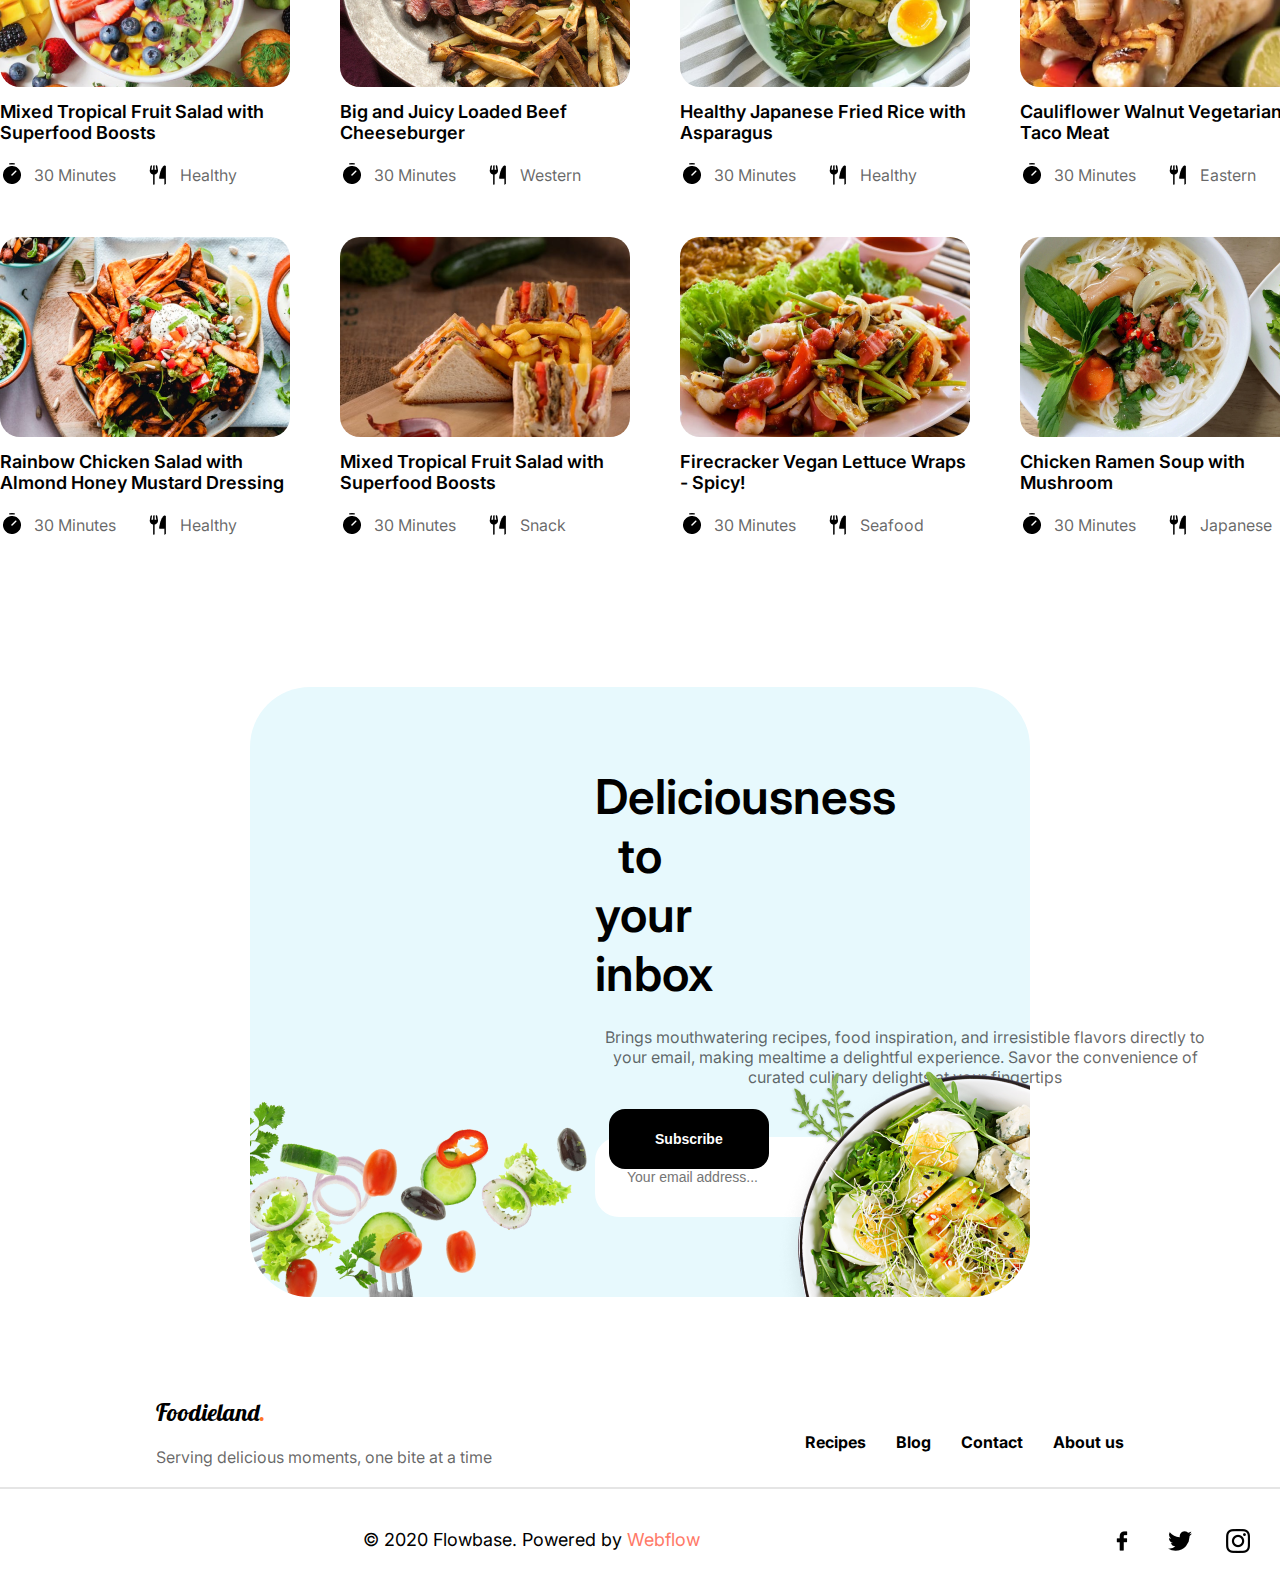
==== commit ad494a5c: "add new content to banner" ====
--- a/index.html
+++ b/index.html
@@ -3,10 +3,10 @@
   <head>
     <meta charset="UTF-8" />
     <meta name="viewport" content="width=device-width, initial-scale=1.0" />
-    <link rel="stylesheet" href="../CSS_File/Home.css" />
+    <link rel="stylesheet" href="./CSS_File/Home.css" />
     <link
       rel="shortcut icon"
-      href="../assets/title_icon.png"
+      href="./assets/title_icon.png"
       type="image/x-icon"
     />
     <title>FoodieWorld</title>
@@ -25,9 +25,9 @@
           <li><a href="">About us</a></li>
         </ul>
         <div class="nav-social">
-          <a href=""><img src="../assets/facebook.png" alt="" /></a>
-          <a href=""><img src="../assets/twitter.png" alt="" /></a>
-          <a href=""><img src="../assets/instagram-black.png" alt="" /></a>
+          <a href=""><img src="./assets/facebook.png" alt="" /></a>
+          <a href=""><img src="./assets/twitter.png" alt="" /></a>
+          <a href=""><img src="./assets/instagram-black.png" alt="" /></a>
         </div>
       </nav>
       <!-- nav-bar section end -->
@@ -37,15 +37,18 @@
 
       <!-- banner section start  -->
       <section class="banner-container">
-        <div class="banner-left-part"></div>
+        <div class="banner-left">
+          <div class="banner-left-left-part"></div>
+          <div class="banner-left-part"></div>
+        </div>
 
         <div class="banner-middle-part">
           <div class="banner-left-content">
             <div class="banner-note">
-              <img src="../assets/note.png" alt="" />
+              <img src="./assets/note.png" alt="" />
               <p>Hot Recipes</p>
             </div>
-            <h1>Spicy delicious chicken wings</h1>
+            <h1>Spicy delicious buffalo chicken wings</h1>
             <p class="text">
               Spicy delicious chicken wings are crispy, flavorful bites coated
               in a fiery sauce that packs a punch. Perfect for satisfying your
@@ -54,17 +57,28 @@
             </p>
             <div class="banner-select">
               <div class="banner-time">
-                <img src="../assets/Timer.png" alt="" />
+                <img src="./assets/Timer.png" alt="" />
                 <p>30 Minutes</p>
               </div>
               <div class="banner-time">
-                <img src="../assets/ForkKnife.png" alt="" />
+                <img src="./assets/ForkKnife.png" alt="" />
                 <p>Chicken</p>
               </div>
+            </div>
+            <div class="banner-timeline-1">
+              <h2>Read</h2>
+              <img src="assets/arrow.png" alt="" />
+              <h2>Prepared</h2>
+              <img src="assets/arrow.png" alt="" />
+              <h2>Cook</h2>
+              <img src="assets/arrow.png" alt="" />
+              <h2>Taste</h2>
+              <img src="assets/arrow.png" alt="" />
+              <h2>Enjoy</h2>
             </div>
             <div class="banner-last-content">
               <div class="banner-person">
-                <img src="../assets/Ellipse 2.png" alt="" />
+                <img src="./assets/Ellipse 2.png" alt="" />
                 <div class="banner-person-details">
                   <h5>Will Smith</h5>
                   <p>15 July 2021</p>
@@ -72,20 +86,23 @@
               </div>
               <div class="banner-btn">
                 <button>
-                  View Recipes <img src="../assets/PlayCircle.png" alt="" />
+                  View Recipes <img src="./assets/PlayCircle.png" alt="" />
                 </button>
               </div>
             </div>
           </div>
 
           <div class="banner-img">
-            <img class="banner-primary-img" src="../assets/Chicken.png" alt="" />
-            <img class="circle" src="../assets/circle.png" alt="" />
-            <img class="white-bg" src="../assets/white-bg.png" alt="" />
-          </div>
-        </div>
-
-        <div class="banner-right-part"></div>
+            <img class="banner-primary-img" src="./assets/Chicken.png" alt="" />
+            <img class="circle" src="./assets/circle.png" alt="" />
+            <img class="white-bg" src="./assets/white-bg.png" alt="" />
+          </div>
+        </div>
+
+        <div class="banner-right">
+          <div class="banner-right-part"></div>
+          <div class="banner-right-right-part"></div>
+        </div>
       </section>
       <!-- banner section end -->
     </header>
@@ -101,55 +118,55 @@
         <!-- categories card section  -->
         <div class="categories-card-container">
           <div class="categories-card-1">
-            <img class="categories-img" src="../assets/breakfast.png" alt="" />
+            <img class="categories-img" src="./assets/breakfast.png" alt="" />
             <img
               class="categories-shadow"
-              src="../assets/breakfast-shadow.png"
+              src="./assets/breakfast-shadow.png"
               alt=""
             />
             <p>Breakfast</p>
           </div>
           <div class="categories-card-2">
-            <img class="categories-img" src="../assets/vegan.png" alt="" />
+            <img class="categories-img" src="./assets/vegan.png" alt="" />
             <img
               class="categories-shadow"
-              src="../assets/vegan-shadow.png"
+              src="./assets/vegan-shadow.png"
               alt=""
             />
             <p>Vegan</p>
           </div>
           <div class="categories-card-3">
-            <img class="categories-img" src="../assets/meat.png" alt="" />
+            <img class="categories-img" src="./assets/meat.png" alt="" />
             <img
               class="categories-shadow"
-              src="../assets/meat-shadow.png"
+              src="./assets/meat-shadow.png"
               alt=""
             />
             <p>Meat</p>
           </div>
           <div class="categories-card-4">
-            <img class="categories-img" src="../assets/dessert.png" alt="" />
+            <img class="categories-img" src="./assets/dessert.png" alt="" />
             <img
               class="categories-shadow"
-              src="../assets/dessert-shadow.png"
+              src="./assets/dessert-shadow.png"
               alt=""
             />
             <p>Dessert</p>
           </div>
           <div class="categories-card-5">
-            <img class="categories-img" src="../assets/lunch.png" alt="" />
+            <img class="categories-img" src="./assets/lunch.png" alt="" />
             <img
               class="categories-shadow"
-              src="../assets/lunch-shadow.png"
+              src="./assets/lunch-shadow.png"
               alt=""
             />
             <p>Lunch</p>
           </div>
           <div class="categories-card-6">
-            <img class="categories-img" src="../assets/chocolate.png" alt="" />
+            <img class="categories-img" src="./assets/chocolate.png" alt="" />
             <img
               class="categories-shadow"
-              src="../assets/chocolate-shadow.png"
+              src="./assets/chocolate-shadow.png"
               alt=""
             />
             <p>Chocolate</p>
@@ -172,144 +189,148 @@
         <!-- recipes card section  -->
         <div class="recipes-card-container">
           <div class="recipe-card-1">
-            <img class="recipe-card-img" src="../assets/burger.png" alt="" />
-            <img class="react" src="../assets/love-react.png" alt="" />
+            <img class="recipe-card-img" src="./assets/burger.png" alt="" />
+            <img class="react" src="./assets/love-react.png" alt="" />
             <h3 class="recipe-card-heading">Big and Juicy Beef Cheeseburger</h3>
             <div class="recipe-content">
               <div class="recipe-time">
-                <img src="../assets/Timer.png" alt="" />
-                <p class="text">30 Minutes</p>
-              </div>
-              <div class="recipe-eat">
-                <img src="../assets/ForkKnife.png" alt="" />
+                <img src="./assets/Timer.png" alt="" />
+                <p class="text">30 Minutes</p>
+              </div>
+              <div class="recipe-eat">
+                <img src="./assets/ForkKnife.png" alt="" />
                 <p class="text">Snack</p>
               </div>
             </div>
           </div>
           <div class="recipe-card-2">
-            <img class="recipe-card-img" src="../assets/fish.png" alt="" />
-            <img class="react" src="../assets/love-react-off.png" alt="" />
+            <img class="recipe-card-img" src="./assets/fish.png" alt="" />
+            <img class="react" src="./assets/love-react-off.png" alt="" />
             <h3 class="recipe-card-heading">
               Fresh Lime Roasted Salmon with Ginger Sauce
             </h3>
             <div class="recipe-content">
               <div class="recipe-time">
-                <img src="../assets/Timer.png" alt="" />
-                <p class="text">30 Minutes</p>
-              </div>
-              <div class="recipe-eat">
-                <img src="../assets/ForkKnife.png" alt="" />
+                <img src="./assets/Timer.png" alt="" />
+                <p class="text">30 Minutes</p>
+              </div>
+              <div class="recipe-eat">
+                <img src="./assets/ForkKnife.png" alt="" />
                 <p class="text">Fish</p>
               </div>
             </div>
           </div>
           <div class="recipe-card-3">
-            <img class="recipe-card-img" src="../assets/pan-cake.png" alt="" />
-            <img class="react" src="../assets/love-react-off.png" alt="" />
+            <img class="recipe-card-img" src="./assets/pan-cake.png" alt="" />
+            <img class="react" src="./assets/love-react-off.png" alt="" />
             <h3 class="recipe-card-heading">
               Strawberry Oatmeal Pancake with Honey Syrup
             </h3>
             <div class="recipe-content">
               <div class="recipe-time">
-                <img src="../assets/Timer.png" alt="" />
-                <p class="text">30 Minutes</p>
-              </div>
-              <div class="recipe-eat">
-                <img src="../assets/ForkKnife.png" alt="" />
+                <img src="./assets/Timer.png" alt="" />
+                <p class="text">30 Minutes</p>
+              </div>
+              <div class="recipe-eat">
+                <img src="./assets/ForkKnife.png" alt="" />
                 <p class="text">Breakfast</p>
               </div>
             </div>
           </div>
           <div class="recipe-card-4">
-            <img class="recipe-card-img" src="../assets/healthy-mix.png" alt="" />
-            <img class="react" src="../assets/love-react.png" alt="" />
+            <img
+              class="recipe-card-img"
+              src="./assets/healthy-mix.png"
+              alt=""
+            />
+            <img class="react" src="./assets/love-react.png" alt="" />
             <h3 class="recipe-card-heading">
               Fresh and Healthy Mixed Mayonnaise Salad
             </h3>
             <div class="recipe-content">
               <div class="recipe-time">
-                <img src="../assets/Timer.png" alt="" />
-                <p class="text">30 Minutes</p>
-              </div>
-              <div class="recipe-eat">
-                <img src="../assets/ForkKnife.png" alt="" />
+                <img src="./assets/Timer.png" alt="" />
+                <p class="text">30 Minutes</p>
+              </div>
+              <div class="recipe-eat">
+                <img src="./assets/ForkKnife.png" alt="" />
                 <p class="text">Healthy</p>
               </div>
             </div>
           </div>
           <div class="recipe-card-5">
-            <img class="recipe-card-img" src="../assets/meat-ball.png" alt="" />
-            <img class="react" src="../assets/love-react-off.png" alt="" />
+            <img class="recipe-card-img" src="./assets/meat-ball.png" alt="" />
+            <img class="react" src="./assets/love-react-off.png" alt="" />
             <h3 class="recipe-card-heading">
               Chicken Meatballs with Cream Cheese
             </h3>
             <div class="recipe-content">
               <div class="recipe-time">
-                <img src="../assets/Timer.png" alt="" />
-                <p class="text">30 Minutes</p>
-              </div>
-              <div class="recipe-eat">
-                <img src="../assets/ForkKnife.png" alt="" />
+                <img src="./assets/Timer.png" alt="" />
+                <p class="text">30 Minutes</p>
+              </div>
+              <div class="recipe-eat">
+                <img src="./assets/ForkKnife.png" alt="" />
                 <p class="text">Meat</p>
               </div>
             </div>
           </div>
           <div class="recipe-card-6">
             <h3>Don’t forget to eat <br />healthy food</h3>
-            <img src="../assets/image.png" alt="" />
+            <img src="./assets/image.png" alt="" />
             <p>www.FoodieWorld.com</p>
           </div>
           <div class="recipe-card-7">
             <img
               class="recipe-card-img"
-              src="../assets/fruity-pancake.png"
+              src="./assets/fruity-pancake.png"
               alt=""
             />
-            <img class="react" src="../assets/love-react.png" alt="" />
+            <img class="react" src="./assets/love-react.png" alt="" />
             <h3 class="recipe-card-heading">
               Fruity Pancake with Orange & Blueberry
             </h3>
             <div class="recipe-content">
               <div class="recipe-time">
-                <img src="../assets/Timer.png" alt="" />
-                <p class="text">30 Minutes</p>
-              </div>
-              <div class="recipe-eat">
-                <img src="../assets/ForkKnife.png" alt="" />
+                <img src="./assets/Timer.png" alt="" />
+                <p class="text">30 Minutes</p>
+              </div>
+              <div class="recipe-eat">
+                <img src="./assets/ForkKnife.png" alt="" />
                 <p class="text">Sweet</p>
               </div>
             </div>
           </div>
           <div class="recipe-card-8">
-            <img class="recipe-card-img" src="../assets/pot-rice.png" alt="" />
-            <img class="react" src="../assets/love-react-off.png" alt="" />
+            <img class="recipe-card-img" src="./assets/pot-rice.png" alt="" />
+            <img class="react" src="./assets/love-react-off.png" alt="" />
             <h3 class="recipe-card-heading">
               The Best Easy One Pot Chicken and Rice
             </h3>
             <div class="recipe-content">
               <div class="recipe-time">
-                <img src="../assets/Timer.png" alt="" />
-                <p class="text">30 Minutes</p>
-              </div>
-              <div class="recipe-eat">
-                <img src="../assets/ForkKnife.png" alt="" />
+                <img src="./assets/Timer.png" alt="" />
+                <p class="text">30 Minutes</p>
+              </div>
+              <div class="recipe-eat">
+                <img src="./assets/ForkKnife.png" alt="" />
                 <p class="text">Snack</p>
               </div>
             </div>
           </div>
           <div class="recipe-card-9">
-            <img class="recipe-card-img" src="../assets/pasta.png" alt="" />
-            <img class="react" src="../assets/love-react-off.png" alt="" />
+            <img class="recipe-card-img" src="./assets/pasta.png" alt="" />
+            <img class="react" src="./assets/love-react-off.png" alt="" />
             <h3 class="recipe-card-heading">
               The Creamiest Creamy Chicken and Bacon Pasta
             </h3>
             <div class="recipe-content">
               <div class="recipe-time">
-                <img src="../assets/Timer.png" alt="" />
-                <p class="text">30 Minutes</p>
-              </div>
-              <div class="recipe-eat">
-                <img src="../assets/ForkKnife.png" alt="" />
+                <img src="./assets/Timer.png" alt="" />
+                <p class="text">30 Minutes</p>
+              </div>
+              <div class="recipe-eat">
+                <img src="./assets/ForkKnife.png" alt="" />
                 <p class="text">Noodles</p>
               </div>
             </div>
@@ -332,11 +353,11 @@
           <button>Learn More</button>
         </div>
         <div class="kitchen-img">
-          <img class="kitchen-img-1" src="../assets/chef.png" alt="" />
-          <img class="kitchen-img-2" src="../assets/meat.png" alt="" />
-          <img class="kitchen-img-3" src="../assets/onion.png" alt="" />
-          <img class="kitchen-img-4" src="../assets/tomato.png" alt="" />
-          <img class="kitchen-img-5" src="../assets/vegan.png" alt="" />
+          <img class="kitchen-img-1" src="./assets/chef.png" alt="" />
+          <img class="kitchen-img-2" src="./assets/meat.png" alt="" />
+          <img class="kitchen-img-3" src="./assets/onion.png" alt="" />
+          <img class="kitchen-img-4" src="./assets/tomato.png" alt="" />
+          <img class="kitchen-img-5" src="./assets/vegan.png" alt="" />
         </div>
       </section>
       <!-- own kitchen section end -->
@@ -358,30 +379,30 @@
           <div class="instagram-card">
             <div class="insta-card-header">
               <div class="insta-logo">
-                <img src="../assets/Oval.png" alt="" />
+                <img src="./assets/Oval.png" alt="" />
 
                 <div class="insta-info">
                   <h5>FoodieWorld.</h5>
-                  <img src="../assets/twitter-icon.png" alt="" />
+                  <img src="./assets/twitter-icon.png" alt="" />
                   <p>Tokyo, Japan</p>
                 </div>
               </div>
-              <div><img src="../assets/dot.png" alt="" /></div>
-            </div>
-            <img src="../assets/insta-1.png" alt="" />
+              <div><img src="./assets/dot.png" alt="" /></div>
+            </div>
+            <img src="./assets/insta-1.png" alt="" />
             <div class="insta-card-footer">
               <div class="insta-react">
                 <div class="insta-symbol">
-                  <img src="../assets/Like.png" alt="" />
-                  <img src="../assets/Comment.png" alt="" />
-                  <img src="../assets/Messanger.png" alt="" />
-                </div>
-                <img class="slider" src="../assets/Pagination.png" alt="" />
-                <img src="../assets/Save.png" alt="" />
+                  <img src="./assets/Like.png" alt="" />
+                  <img src="./assets/Comment.png" alt="" />
+                  <img src="./assets/Messanger.png" alt="" />
+                </div>
+                <img class="slider" src="./assets/Pagination.png" alt="" />
+                <img src="./assets/Save.png" alt="" />
               </div>
 
               <div class="insta-liked">
-                <img src="../assets/profile.png" alt="" />
+                <img src="./assets/profile.png" alt="" />
                 <p>
                   Liked by <span>craig_love</span> and
                   <span>44,686</span> others
@@ -398,30 +419,30 @@
           <div class="instagram-card">
             <div class="insta-card-header">
               <div class="insta-logo">
-                <img src="../assets/Oval.png" alt="" />
+                <img src="./assets/Oval.png" alt="" />
 
                 <div class="insta-info">
                   <h5>FoodieWorld.</h5>
-                  <img src="../assets/twitter-icon.png" alt="" />
+                  <img src="./assets/twitter-icon.png" alt="" />
                   <p>Tokyo, Japan</p>
                 </div>
               </div>
-              <div><img src="../assets/dot.png" alt="" /></div>
-            </div>
-            <img src="../assets/insta-2.png" alt="" />
+              <div><img src="./assets/dot.png" alt="" /></div>
+            </div>
+            <img src="./assets/insta-2.png" alt="" />
             <div class="insta-card-footer">
               <div class="insta-react">
                 <div class="insta-symbol">
-                  <img src="../assets/Like.png" alt="" />
-                  <img src="../assets/Comment.png" alt="" />
-                  <img src="../assets/Messanger.png" alt="" />
-                </div>
-                <img class="slider" src="../assets/Pagination.png" alt="" />
-                <img src="../assets/Save.png" alt="" />
+                  <img src="./assets/Like.png" alt="" />
+                  <img src="./assets/Comment.png" alt="" />
+                  <img src="./assets/Messanger.png" alt="" />
+                </div>
+                <img class="slider" src="./assets/Pagination.png" alt="" />
+                <img src="./assets/Save.png" alt="" />
               </div>
 
               <div class="insta-liked">
-                <img src="../assets/profile.png" alt="" />
+                <img src="./assets/profile.png" alt="" />
                 <p>
                   Liked by <span>lover_boy</span> and <span>40,888</span> others
                 </p>
@@ -437,30 +458,30 @@
           <div class="instagram-card">
             <div class="insta-card-header">
               <div class="insta-logo">
-                <img src="../assets/Oval.png" alt="" />
+                <img src="./assets/Oval.png" alt="" />
 
                 <div class="insta-info">
                   <h5>FoodieWorld.</h5>
-                  <img src="../assets/twitter-icon.png" alt="" />
+                  <img src="./assets/twitter-icon.png" alt="" />
                   <p>Tokyo, Japan</p>
                 </div>
               </div>
-              <div><img src="../assets/dot.png" alt="" /></div>
-            </div>
-            <img src="../assets/insta-3.png" alt="" />
+              <div><img src="./assets/dot.png" alt="" /></div>
+            </div>
+            <img src="./assets/insta-3.png" alt="" />
             <div class="insta-card-footer">
               <div class="insta-react">
                 <div class="insta-symbol">
-                  <img src="../assets/Like.png" alt="" />
-                  <img src="../assets/Comment.png" alt="" />
-                  <img src="../assets/Messanger.png" alt="" />
-                </div>
-                <img class="slider" src="../assets/Pagination.png" alt="" />
-                <img src="../assets/Save.png" alt="" />
+                  <img src="./assets/Like.png" alt="" />
+                  <img src="./assets/Comment.png" alt="" />
+                  <img src="./assets/Messanger.png" alt="" />
+                </div>
+                <img class="slider" src="./assets/Pagination.png" alt="" />
+                <img src="./assets/Save.png" alt="" />
               </div>
 
               <div class="insta-liked">
-                <img src="../assets/profile.png" alt="" />
+                <img src="./assets/profile.png" alt="" />
                 <p>
                   Liked by <span>nnihad</span> and <span>49,696</span> others
                 </p>
@@ -476,30 +497,30 @@
           <div class="instagram-card">
             <div class="insta-card-header">
               <div class="insta-logo">
-                <img src="../assets/Oval.png" alt="" />
+                <img src="./assets/Oval.png" alt="" />
 
                 <div class="insta-info">
                   <h5>FoodieWorld.</h5>
-                  <img src="../assets/twitter-icon.png" alt="" />
+                  <img src="./assets/twitter-icon.png" alt="" />
                   <p>Tokyo, Japan</p>
                 </div>
               </div>
-              <div><img src="../assets/dot.png" alt="" /></div>
-            </div>
-            <img src="../assets/insta-4.png" alt="" />
+              <div><img src="./assets/dot.png" alt="" /></div>
+            </div>
+            <img src="./assets/insta-4.png" alt="" />
             <div class="insta-card-footer">
               <div class="insta-react">
                 <div class="insta-symbol">
-                  <img src="../assets/Like.png" alt="" />
-                  <img src="../assets/Comment.png" alt="" />
-                  <img src="../assets/Messanger.png" alt="" />
-                </div>
-                <img class="slider" src="../assets/Pagination.png" alt="" />
-                <img src="../assets/Save.png" alt="" />
+                  <img src="./assets/Like.png" alt="" />
+                  <img src="./assets/Comment.png" alt="" />
+                  <img src="./assets/Messanger.png" alt="" />
+                </div>
+                <img class="slider" src="./assets/Pagination.png" alt="" />
+                <img src="./assets/Save.png" alt="" />
               </div>
 
               <div class="insta-liked">
-                <img src="../assets/profile.png" alt="" />
+                <img src="./assets/profile.png" alt="" />
                 <p>
                   Liked by <span>Will_smith</span> and
                   <span>35,486</span> others
@@ -515,7 +536,7 @@
         </div>
 
         <button>
-          Visit Our Instagram <img src="../assets/instagram.png" alt="" />
+          Visit Our Instagram <img src="./assets/instagram.png" alt="" />
         </button>
       </section>
       <!-- instagram section end  -->
@@ -535,120 +556,120 @@
         <!-- delicious card section  -->
         <div class="delicious-card-container">
           <div class="delicious-card">
-            <img src="../assets/fruit-salad.png" alt="" />
+            <img src="./assets/fruit-salad.png" alt="" />
             <h5>Mixed Tropical Fruit Salad with Superfood Boosts</h5>
             <div class="recipe-content">
               <div class="recipe-time">
-                <img src="../assets/Timer.png" alt="" />
-                <p class="text">30 Minutes</p>
-              </div>
-              <div class="recipe-eat">
-                <img src="../assets/ForkKnife.png" alt="" />
+                <img src="./assets/Timer.png" alt="" />
+                <p class="text">30 Minutes</p>
+              </div>
+              <div class="recipe-eat">
+                <img src="./assets/ForkKnife.png" alt="" />
                 <p class="text">Healthy</p>
               </div>
             </div>
           </div>
 
           <div class="delicious-card">
-            <img src="../assets/steak.png" alt="" />
+            <img src="./assets/steak.png" alt="" />
             <h5>Big and Juicy Loaded Beef Cheeseburger</h5>
             <div class="recipe-content">
               <div class="recipe-time">
-                <img src="../assets/Timer.png" alt="" />
-                <p class="text">30 Minutes</p>
-              </div>
-              <div class="recipe-eat">
-                <img src="../assets/ForkKnife.png" alt="" />
+                <img src="./assets/Timer.png" alt="" />
+                <p class="text">30 Minutes</p>
+              </div>
+              <div class="recipe-eat">
+                <img src="./assets/ForkKnife.png" alt="" />
                 <p class="text">Western</p>
               </div>
             </div>
           </div>
 
           <div class="delicious-card">
-            <img src="../assets/fried-rice.png" alt="" />
+            <img src="./assets/fried-rice.png" alt="" />
             <h5>Healthy Japanese Fried Rice with Asparagus</h5>
             <div class="recipe-content">
               <div class="recipe-time">
-                <img src="../assets/Timer.png" alt="" />
-                <p class="text">30 Minutes</p>
-              </div>
-              <div class="recipe-eat">
-                <img src="../assets/ForkKnife.png" alt="" />
+                <img src="./assets/Timer.png" alt="" />
+                <p class="text">30 Minutes</p>
+              </div>
+              <div class="recipe-eat">
+                <img src="./assets/ForkKnife.png" alt="" />
                 <p class="text">Healthy</p>
               </div>
             </div>
           </div>
 
           <div class="delicious-card">
-            <img src="../assets/taco.png" alt="" />
+            <img src="./assets/taco.png" alt="" />
             <h5>Cauliflower Walnut Vegetarian Taco Meat</h5>
             <div class="recipe-content">
               <div class="recipe-time">
-                <img src="../assets/Timer.png" alt="" />
-                <p class="text">30 Minutes</p>
-              </div>
-              <div class="recipe-eat">
-                <img src="../assets/ForkKnife.png" alt="" />
+                <img src="./assets/Timer.png" alt="" />
+                <p class="text">30 Minutes</p>
+              </div>
+              <div class="recipe-eat">
+                <img src="./assets/ForkKnife.png" alt="" />
                 <p class="text">Eastern</p>
               </div>
             </div>
           </div>
 
           <div class="delicious-card">
-            <img src="../assets/rainbow-salad.png" alt="" />
+            <img src="./assets/rainbow-salad.png" alt="" />
             <h5>Rainbow Chicken Salad with Almond Honey Mustard Dressing</h5>
             <div class="recipe-content">
               <div class="recipe-time">
-                <img src="../assets/Timer.png" alt="" />
-                <p class="text">30 Minutes</p>
-              </div>
-              <div class="recipe-eat">
-                <img src="../assets/ForkKnife.png" alt="" />
+                <img src="./assets/Timer.png" alt="" />
+                <p class="text">30 Minutes</p>
+              </div>
+              <div class="recipe-eat">
+                <img src="./assets/ForkKnife.png" alt="" />
                 <p class="text">Healthy</p>
               </div>
             </div>
           </div>
 
           <div class="delicious-card">
-            <img src="../assets/sandwiches.png" alt="" />
+            <img src="./assets/sandwiches.png" alt="" />
             <h5>Mixed Tropical Fruit Salad with Superfood Boosts</h5>
             <div class="recipe-content">
               <div class="recipe-time">
-                <img src="../assets/Timer.png" alt="" />
-                <p class="text">30 Minutes</p>
-              </div>
-              <div class="recipe-eat">
-                <img src="../assets/ForkKnife.png" alt="" />
+                <img src="./assets/Timer.png" alt="" />
+                <p class="text">30 Minutes</p>
+              </div>
+              <div class="recipe-eat">
+                <img src="./assets/ForkKnife.png" alt="" />
                 <p class="text">Snack</p>
               </div>
             </div>
           </div>
 
           <div class="delicious-card">
-            <img src="../assets/lettuce-salad.png" alt="" />
+            <img src="./assets/lettuce-salad.png" alt="" />
             <h5>Firecracker Vegan Lettuce Wraps - Spicy!</h5>
             <div class="recipe-content">
               <div class="recipe-time">
-                <img src="../assets/Timer.png" alt="" />
-                <p class="text">30 Minutes</p>
-              </div>
-              <div class="recipe-eat">
-                <img src="../assets/ForkKnife.png" alt="" />
+                <img src="./assets/Timer.png" alt="" />
+                <p class="text">30 Minutes</p>
+              </div>
+              <div class="recipe-eat">
+                <img src="./assets/ForkKnife.png" alt="" />
                 <p class="text">Seafood</p>
               </div>
             </div>
           </div>
 
           <div class="delicious-card">
-            <img src="../assets/ramen-soup.png" alt="" />
+            <img src="./assets/ramen-soup.png" alt="" />
             <h5>Chicken Ramen Soup with Mushroom</h5>
             <div class="recipe-content">
               <div class="recipe-time">
-                <img src="../assets/Timer.png" alt="" />
-                <p class="text">30 Minutes</p>
-              </div>
-              <div class="recipe-eat">
-                <img src="../assets/ForkKnife.png" alt="" />
+                <img src="./assets/Timer.png" alt="" />
+                <p class="text">30 Minutes</p>
+              </div>
+              <div class="recipe-eat">
+                <img src="./assets/ForkKnife.png" alt="" />
                 <p class="text">Japanese</p>
               </div>
             </div>
@@ -670,9 +691,9 @@
         </p>
         <input type="email" placeholder="Your email address..." />
         <button>Subscribe</button>
-        <img class="inbox-img-1" src="../assets/kisspng-salad.png" alt="" />
-        <img class="inbox-img-2" src="../assets/rucola.png" alt="" />
-        <img class="inbox-img-3" src="../assets/Photo-plate.png" alt="" />
+        <img class="inbox-img-1" src="./assets/kisspng-salad.png" alt="" />
+        <img class="inbox-img-2" src="./assets/rucola.png" alt="" />
+        <img class="inbox-img-3" src="./assets/Photo-plate.png" alt="" />
       </section>
       <!-- inbox section end  -->
 
@@ -694,9 +715,9 @@
         <div class="footer-footer">
           <p>© 2020 Flowbase. Powered by <span>Webflow</span></p>
           <div class="footer-social">
-            <a href=""><img src="../assets/facebook.png" alt="" /></a>
-            <a href=""><img src="../assets/twitter.png" alt="" /></a>
-            <a href=""><img src="../assets/instagram-black.png" alt="" /></a>
+            <a href=""><img src="./assets/facebook.png" alt="" /></a>
+            <a href=""><img src="./assets/twitter.png" alt="" /></a>
+            <a href=""><img src="./assets/instagram-black.png" alt="" /></a>
           </div>
         </div>
       </section>
--- a/CSS_File/Home.css
+++ b/CSS_File/Home.css
@@ -85,7 +85,7 @@
 
 .banner-left-content {
   width: 800px;
-  height: 700px;
+  height: 750px;
   padding: 50px;
   background-color: #e7fafe;
   border-radius: 50px 0px 0px 50px;
@@ -93,7 +93,7 @@
 
 .banner-primary-img {
   width: 800px;
-  height: 700px;
+  height: 750px;
 }
 
 .banner-img {
@@ -120,17 +120,37 @@
   border-radius: 0px 50px 50px 0px;
 }
 
+.banner-left {
+  display: flex;
+}
+
+.banner-left-left-part {
+  width: 50px;
+  height: 700px;
+  background-color: #e7fafe;
+}
+
 .banner-left-part {
-  width: 100px;
-  height: 600px;
+  width: 30px;
+  height: 700px;
   border-radius: 0 50px 50px 0;
   background-color: #e7fafe;
 }
 
+.banner-right {
+  display: flex;
+}
+
 .banner-right-part {
-  width: 100px;
-  height: 600px;
+  width: 30px;
+  height: 700px;
   border-radius: 50px 0 0 50px;
+  background-color: #e7fafe;
+}
+
+.banner-right-right-part {
+  width: 50px;
+  height: 700px;
   background-color: #e7fafe;
 }
 
@@ -160,9 +180,23 @@
 .banner-select {
   display: flex;
   gap: 16px;
-  padding-top: 50px;
-  padding-bottom: 100px;
-}
+  padding-top: 40px;
+  
+}
+
+.banner-timeline-1 {
+  display: flex;
+  justify-content: space-evenly;
+  align-items: center;
+  padding: 60px 0;
+}
+
+.banner-timeline-1 h2 {
+  padding: 5px 10px;
+  border: 2px solid black;
+  border-radius: 16px;
+}
+
 
 .banner-time {
   display: flex;
@@ -752,15 +786,14 @@
   font-weight: 400;
   margin-bottom: 20px;
 }
-  
+
 .footer-footer > p > span {
-  color: #FF7967;
+  color: #ff7967;
 }
 
 .footer-social > a {
   margin-right: 30px;
 }
-
 
 /* Responsive section  */
 
@@ -790,11 +823,11 @@
     display: none;
   }
 
-  .banner-left-part {
+  .banner-left {
     display: none;
   }
 
-  .banner-right-part {
+  .banner-right {
     display: none;
   }
 
@@ -830,6 +863,19 @@
 
   .banner-btn button {
     padding: 15px;
+  }
+
+  .banner-timeline-1 {
+    flex-direction: column;
+    padding: 10px;
+  }
+
+  .banner-timeline-1 h2 {
+    margin: 10px 0;
+  }
+
+  .banner-timeline-1 img {
+    rotate: 90deg;
   }
 
   /* categories section  */
@@ -1031,10 +1077,9 @@
   }
 
   /* footer section  */
-   
+
   .footer-header {
     flex-direction: column;
-    
   }
 
   .footer-header ul {
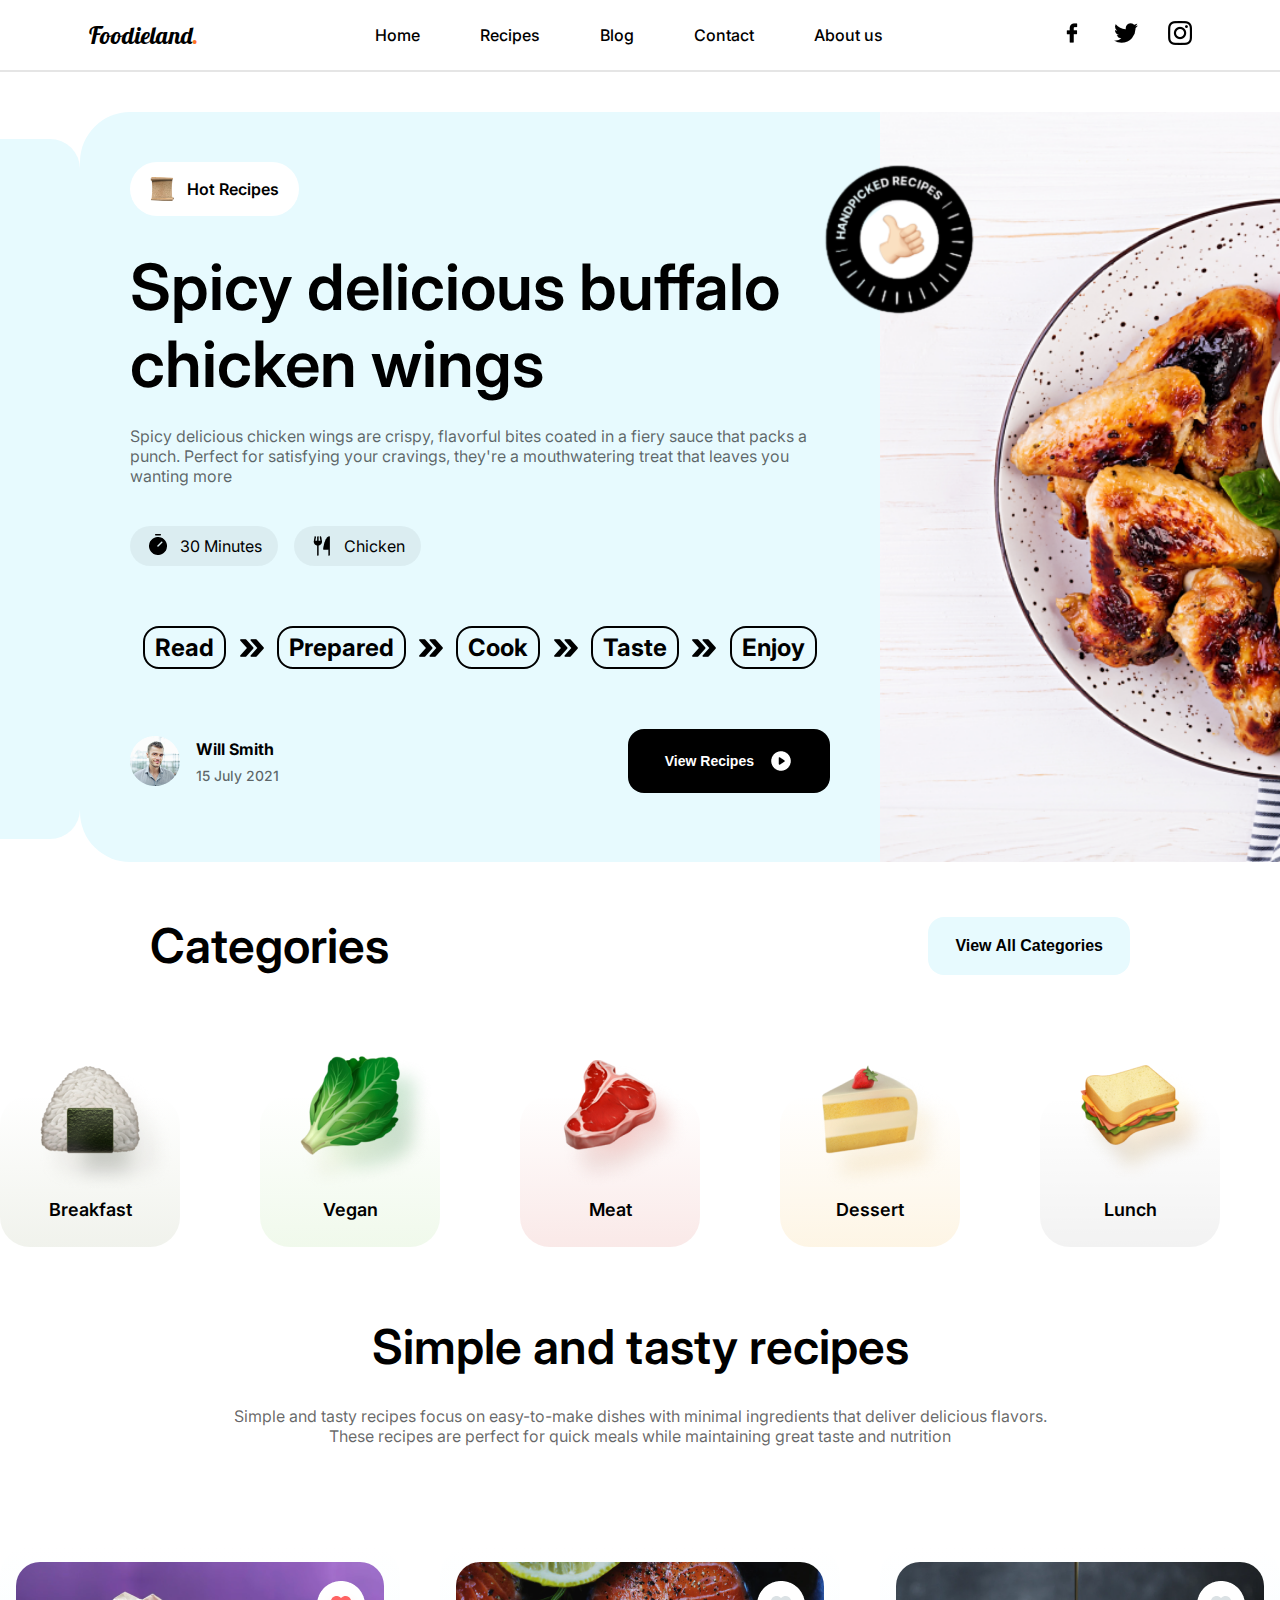
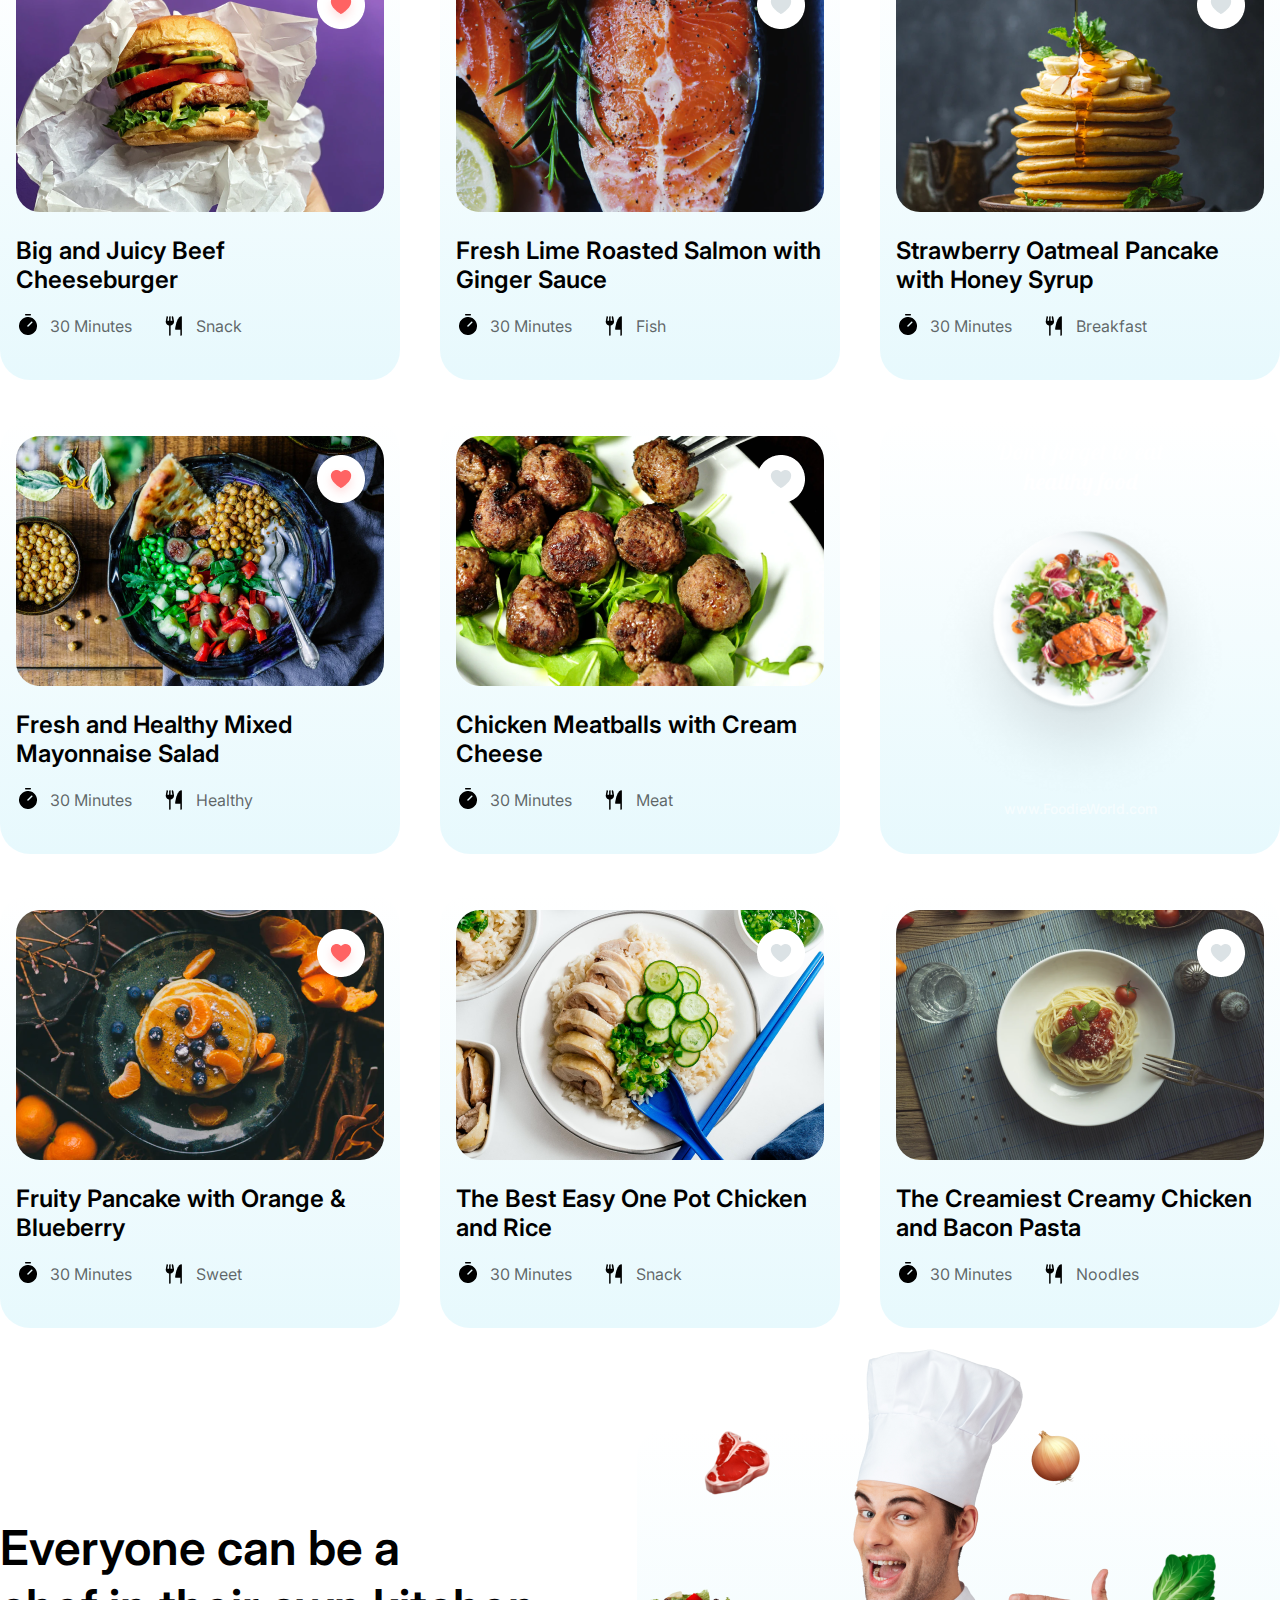
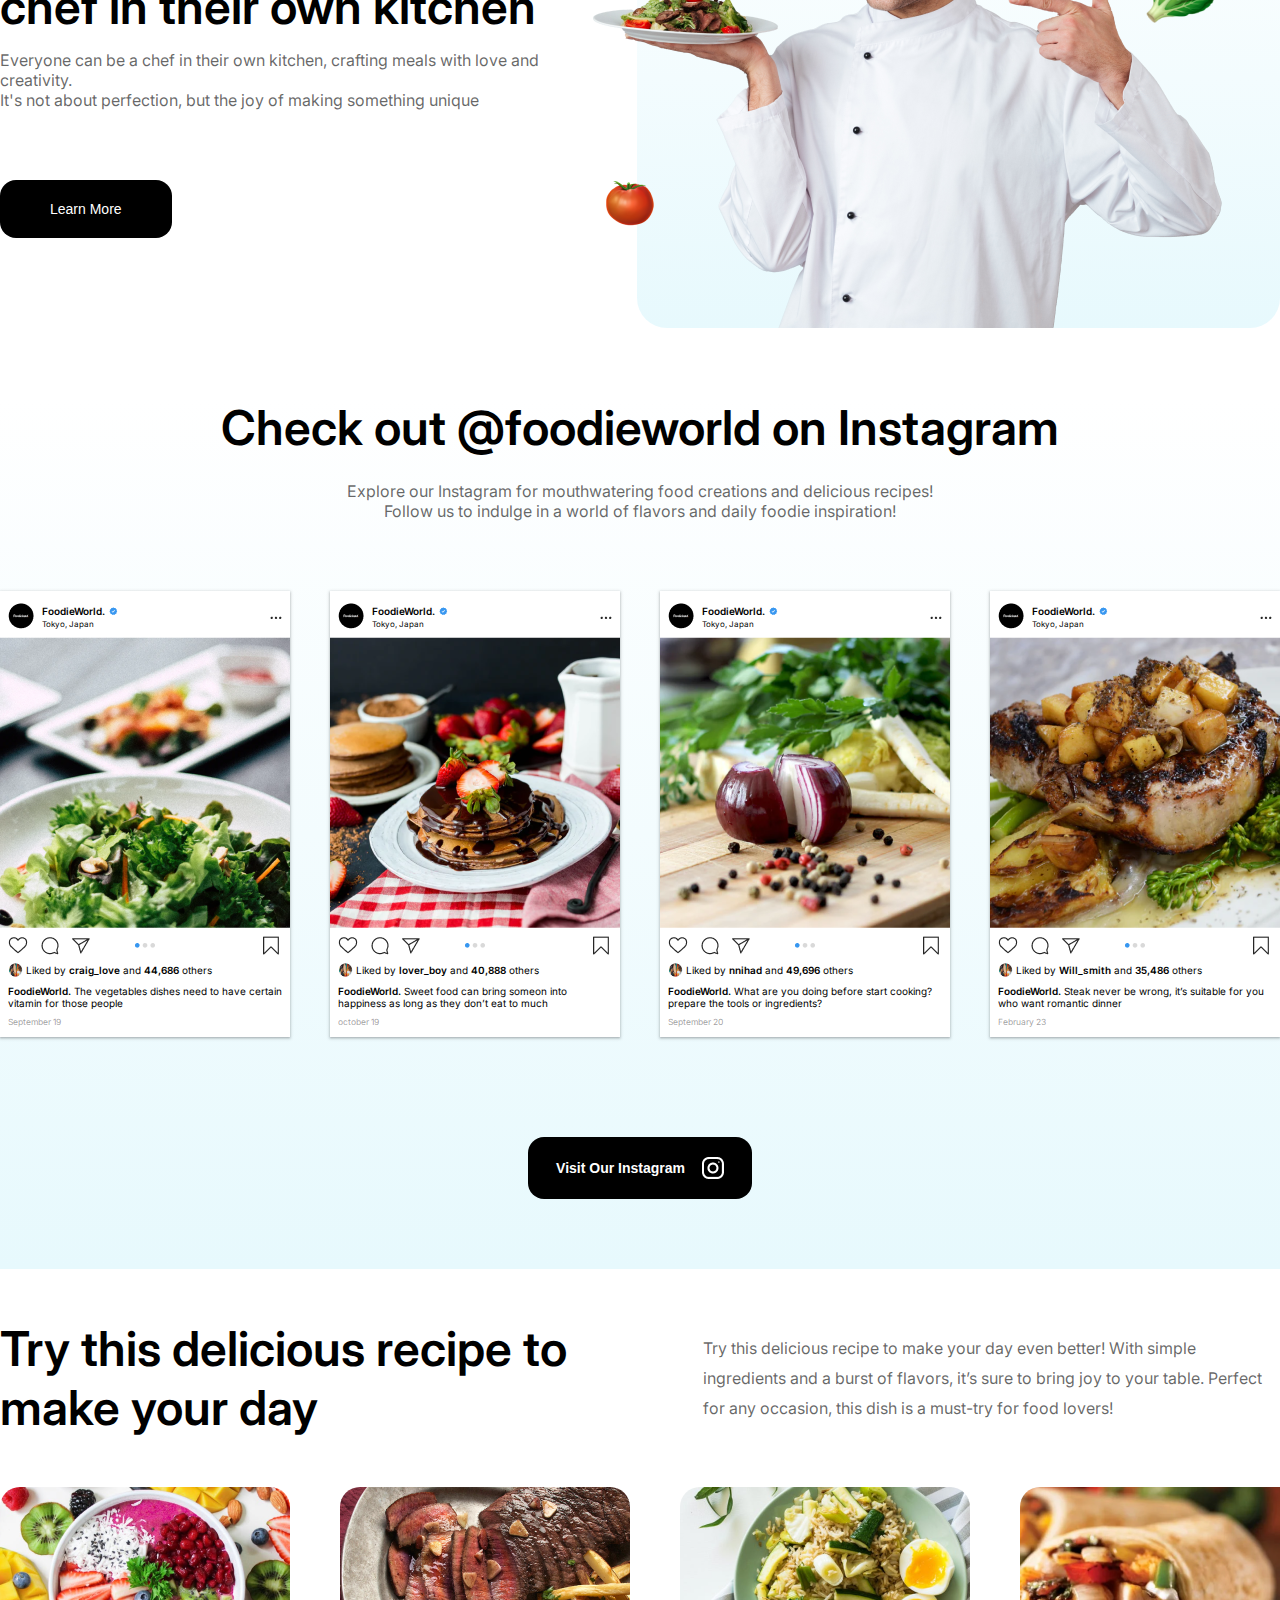
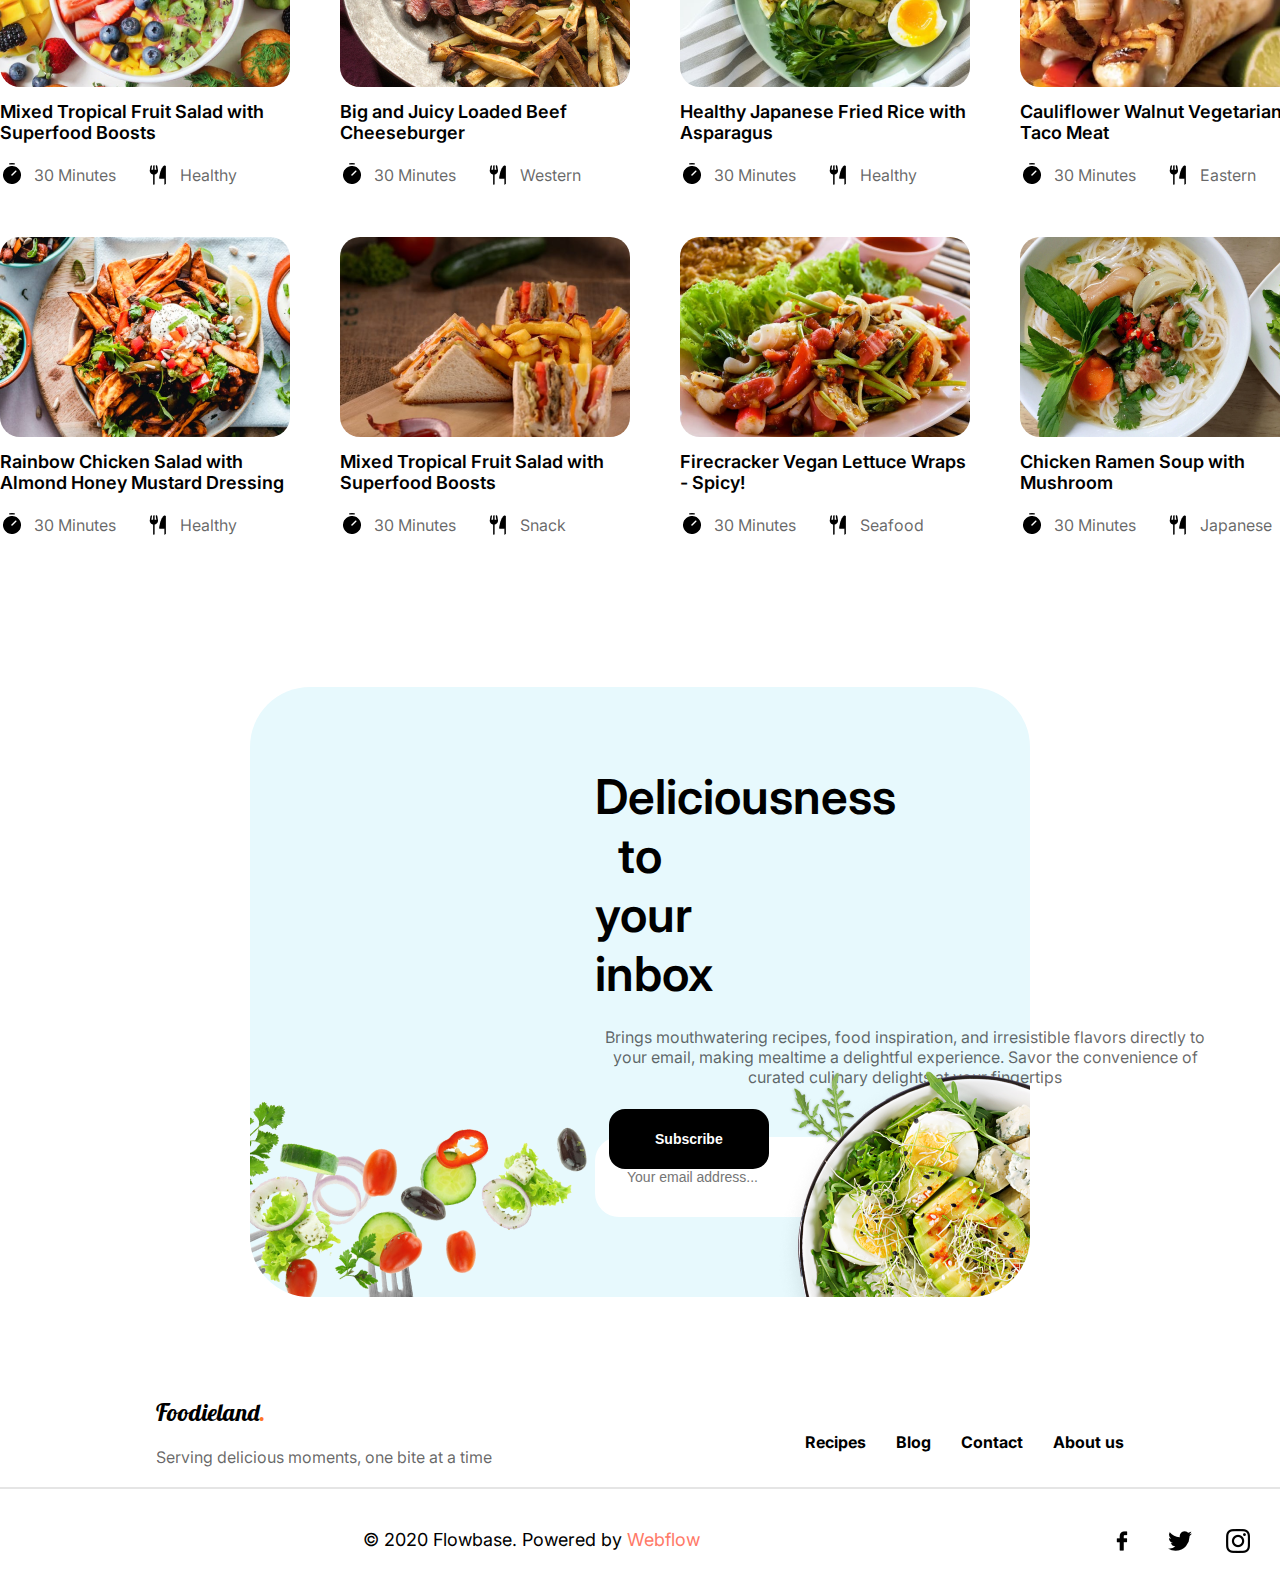
==== commit 358fa48e: "recipe footer section done" ====
--- a/index.html
+++ b/index.html
@@ -3,6 +3,7 @@
   <head>
     <meta charset="UTF-8" />
     <meta name="viewport" content="width=device-width, initial-scale=1.0" />
+    <link rel="stylesheet" href="./CSS_File/main.css" />
     <link rel="stylesheet" href="./CSS_File/Home.css" />
     <link
       rel="shortcut icon"
@@ -18,8 +19,8 @@
       <nav>
         <h3>Foodieland<span>.</span></h3>
         <ul>
-          <li><a href="">Home</a></li>
-          <li><a href="">Recipes</a></li>
+          <li><a href="index.html">Home</a></li>
+          <li><a href="Recipe.html">Recipes</a></li>
           <li><a href="">Blog</a></li>
           <li><a href="">Contact</a></li>
           <li><a href="">About us</a></li>
--- a/CSS_File/main.css
+++ b/CSS_File/main.css
@@ -0,0 +1,398 @@
+@import url("https://fonts.googleapis.com/css2?family=Inter:ital,opsz,wght@0,14..32,100..900;1,14..32,100..900&display=swap");
+
+@import url("https://fonts.googleapis.com/css2?family=Lobster&display=swap");
+
+* {
+  margin: 0;
+  padding: 0;
+  box-sizing: border-box;
+}
+
+body {
+  font-family: "Inter", sans-serif;
+}
+
+/* common parts  */
+
+.heading {
+  color: black;
+  font-size: 48px;
+  font-weight: 600;
+}
+
+.text {
+  color: #00000099;
+  font-size: 16px;
+  font-weight: 400;
+}
+
+/* nav-bar section  */
+
+nav {
+  display: flex;
+  justify-content: space-around;
+  align-items: center;
+  padding: 20px 0;
+}
+
+nav > h3 {
+  color: black;
+  font-size: 24px;
+  font-weight: 400;
+  font-family: Lobster;
+}
+
+nav > h3 > span {
+  color: #ff7426;
+}
+
+nav > ul {
+  display: flex;
+  gap: 60px;
+}
+
+nav > ul > li {
+  list-style: none;
+}
+
+nav > ul > li > a {
+  color: black;
+  font-size: 16px;
+  font-weight: 500;
+  text-decoration: none;
+}
+
+.nav-social {
+  display: flex;
+  gap: 30px;
+}
+
+/* ------------- */
+
+.hr {
+  width: 100%;
+  margin-bottom: 40px;
+  border: 0.1px solid #0000001a;
+}
+
+/* footer section  */
+
+.footer-header {
+  display: flex;
+  justify-content: space-around;
+  align-items: center;
+}
+
+.footer-header h5 {
+  font-family: Lobster;
+  color: black;
+  font-size: 24px;
+  font-weight: 400;
+}
+
+.footer-header p {
+  padding: 20px 0;
+}
+
+.footer-header h5 > span {
+  color: #ff7426;
+}
+
+.footer-header ul {
+  color: black;
+  font-size: 16px;
+  font-weight: 700;
+  display: flex;
+  gap: 30px;
+}
+
+.footer-header li {
+  list-style: none;
+}
+
+.footer-header a {
+  color: black;
+  text-decoration: none;
+}
+
+.footer-footer {
+  display: flex;
+  justify-content: end;
+  gap: 32%;
+}
+
+.footer-footer > p {
+  width: fit-content;
+  font-size: 18px;
+  font-weight: 400;
+  margin-bottom: 20px;
+}
+
+.footer-footer > p > span {
+  color: #ff7967;
+}
+
+.footer-social > a {
+  margin-right: 30px;
+}
+
+/* banner person  */
+
+.banner-person {
+  display: flex;
+  align-items: center;
+  gap: 16px;
+}
+
+.banner-person-details h5 {
+  color: black;
+  font-size: 16px;
+  font-weight: 700;
+  padding-bottom: 8px;
+}
+
+.banner-person-details p {
+  color: #00000099;
+  font-size: 14px;
+  font-weight: 500;
+}
+
+/* recipe common card  */
+
+.recipe-card-6 {
+  max-width: 400px;
+  height: 434px;
+  padding: 16px;
+  border-radius: 30px;
+  background-image: linear-gradient(#e7f9fd00, #e7f9fd);
+  position: relative;
+  text-align: center;
+  background-image: linear-gradient(#357355, #1d483b);
+  border-radius: 0;
+}
+
+.recipe-card-6 h3 {
+  font-family: Lobster;
+  color: white;
+  font-size: 24px;
+  font-weight: 400;
+}
+
+.recipe-card-6 img {
+  height: 300px;
+}
+
+.recipe-card-6 p {
+  color: #ffffff99;
+  font-size: 14px;
+  font-weight: 500;
+}
+
+/* inbox section  */
+
+.inbox-container {
+  text-align: center;
+  padding: 80px 345px;
+  margin: 0 250px;
+  border-radius: 60px;
+  background-color: #e7f9fd;
+  position: relative;
+  margin-bottom: 100px;
+}
+
+.inbox-container p {
+  width: 620px;
+  padding: 24px 0 50px;
+  margin: auto;
+}
+
+.inbox-container input {
+  width: 480px;
+  height: 80px;
+  color: #00000066;
+  font-size: 14px;
+  font-weight: 500;
+  padding: 32px;
+  border-radius: 24px;
+  border: none;
+  background-color: white;
+}
+
+.inbox-container button {
+  color: white;
+  font-size: 14px;
+  font-weight: 600;
+  padding: 22px 46px;
+  border: none;
+  border-radius: 16px;
+  background-color: black;
+  position: absolute;
+  bottom: 21%;
+  right: 33.5%;
+}
+
+.inbox-container button:hover {
+  cursor: pointer;
+}
+
+.inbox-img-1 {
+  position: absolute;
+  bottom: 0;
+  left: 0;
+  border-radius: 0 0 0 60px;
+}
+
+.inbox-img-2 {
+  position: absolute;
+  bottom: 20%;
+  right: 19%;
+}
+
+.inbox-img-3 {
+  position: absolute;
+  bottom: 0;
+  right: 0;
+  border-radius: 0 0 60px 0;
+}
+
+/* delicious card container section  */
+
+.delicious-card-container {
+  width: fit-content;
+  display: grid;
+  grid-template-columns: repeat(4, 1fr);
+  margin: auto;
+  gap: 50px;
+}
+
+.delicious-card {
+  width: 290px;
+}
+
+.delicious-card img {
+  border-radius: 20px;
+}
+
+.delicious-card h5 {
+  font-size: 18px;
+  font-weight: 600;
+  padding: 10px 0 20px;
+}
+
+
+/* recipe flex  */
+.recipe-content {
+  display: flex;
+  justify-content: start;
+  align-items: center;
+  gap: 30px;
+}
+
+.recipe-time,
+.recipe-eat {
+  display: flex;
+  justify-content: center;
+  align-items: center;
+  gap: 10px;
+}
+
+
+
+
+
+
+
+
+
+/* Responsive section  */
+
+@media screen and (max-width: 576px) {
+  /* nav-bar section  */
+
+  nav {
+    justify-content: space-between;
+    margin: 0 16px;
+  }
+
+  nav > ul {
+    display: none;
+  }
+
+  /* footer section  */
+
+  .footer-header {
+    flex-direction: column;
+  }
+
+  .footer-header ul {
+    padding-bottom: 30px;
+  }
+
+  .footer-footer {
+    justify-content: center;
+    gap: 10px;
+  }
+
+  .footer-footer p {
+    font-size: 14px;
+  }
+
+  .footer-social > a {
+    margin: 0;
+    margin-left: 7px;
+  }
+
+  .footer-social img {
+    height: 20px;
+    gap: 10px;
+  }
+
+  /* inbox section  */
+
+  .inbox-container {
+    margin: 0 16px 50px;
+    padding: 20px;
+    border-radius: 0;
+  }
+
+  .inbox-container h2 {
+    font-size: 24px;
+  }
+
+  .inbox-container p {
+    width: 100%;
+  }
+
+  .inbox-container input {
+    width: 100%;
+    height: 50px;
+  }
+
+  .inbox-container button {
+    position: relative;
+    margin-left: 200px;
+    margin-top: 20px;
+    padding: 20px 32px;
+  }
+
+  .inbox-container img {
+    width: 20%;
+    border-radius: 0;
+  }
+
+  .inbox-img-2 {
+    top: 40%;
+    right: 10%;
+  }
+  
+  /* delicious card container section  */
+
+  .delicious-card-container {
+    grid-template-columns: repeat(1, 1fr);
+    margin: auto;
+    gap: 50px;
+  }
+
+
+
+}
--- a/CSS_File/Home.css
+++ b/CSS_File/Home.css
@@ -1,79 +1,3 @@
-@import url("https://fonts.googleapis.com/css2?family=Inter:ital,opsz,wght@0,14..32,100..900;1,14..32,100..900&display=swap");
-
-@import url("https://fonts.googleapis.com/css2?family=Lobster&display=swap");
-
-* {
-  margin: 0;
-  padding: 0;
-  box-sizing: border-box;
-}
-
-body {
-  font-family: "Inter", sans-serif;
-}
-
-/* common parts  */
-
-.heading {
-  color: black;
-  font-size: 48px;
-  font-weight: 600;
-}
-
-.text {
-  color: #00000099;
-  font-size: 16px;
-  font-weight: 400;
-}
-
-/* nav-bar section  */
-
-nav {
-  display: flex;
-  justify-content: space-around;
-  align-items: center;
-  padding: 20px 0;
-}
-
-nav > h3 {
-  color: black;
-  font-size: 24px;
-  font-weight: 400;
-  font-family: Lobster;
-}
-
-nav > h3 > span {
-  color: #ff7426;
-}
-
-nav > ul {
-  display: flex;
-  gap: 60px;
-}
-
-nav > ul > li {
-  list-style: none;
-}
-
-nav > ul > li > a {
-  color: black;
-  font-size: 16px;
-  font-weight: 500;
-  text-decoration: none;
-}
-
-.nav-social {
-  display: flex;
-  gap: 30px;
-}
-
-/* ------------- */
-
-.hr {
-  width: 100%;
-  margin-bottom: 40px;
-  border: 0.1px solid #0000001a;
-}
 
 /* banner section  */
 
@@ -207,24 +131,6 @@
   background-color: #0000000d;
 }
 
-.banner-person {
-  display: flex;
-  align-items: center;
-  gap: 16px;
-}
-
-.banner-person-details h5 {
-  color: black;
-  font-size: 16px;
-  font-weight: 700;
-  padding-bottom: 8px;
-}
-
-.banner-person-details p {
-  color: #00000099;
-  font-size: 14px;
-  font-weight: 500;
-}
 
 .banner-last-content {
   display: flex;
@@ -376,28 +282,6 @@
   right: 35px;
 }
 
-.recipe-card-6 {
-  text-align: center;
-  background-image: linear-gradient(#357355, #1d483b);
-  border-radius: 0;
-}
-
-.recipe-card-6 h3 {
-  font-family: Lobster;
-  color: white;
-  font-size: 24px;
-  font-weight: 400;
-}
-
-.recipe-card-6 img {
-  height: 300px;
-}
-
-.recipe-card-6 p {
-  color: #ffffff99;
-  font-size: 14px;
-  font-weight: 500;
-}
 
 .recipe-card-heading {
   font-size: 24px;
@@ -409,20 +293,6 @@
   border-radius: 24px;
 }
 
-.recipe-content {
-  display: flex;
-  justify-content: start;
-  align-items: center;
-  gap: 30px;
-}
-
-.recipe-time,
-.recipe-eat {
-  display: flex;
-  justify-content: center;
-  align-items: center;
-  gap: 10px;
-}
 
 /* own kitchen section  */
 
@@ -645,169 +515,11 @@
   line-height: 30px;
 }
 
-.delicious-card-container {
-  width: fit-content;
-  display: grid;
-  grid-template-columns: repeat(4, 1fr);
-  margin: auto;
-  gap: 50px;
-}
-
-.delicious-card {
-  width: 290px;
-}
-
-.delicious-card img {
-  border-radius: 20px;
-}
-
-.delicious-card h5 {
-  font-size: 18px;
-  font-weight: 600;
-  padding: 10px 0 20px;
-}
-
-/* inbox section  */
-
-.inbox-container {
-  text-align: center;
-  padding: 80px 345px;
-  margin: 0 250px;
-  border-radius: 60px;
-  background-color: #e7f9fd;
-  position: relative;
-  margin-bottom: 100px;
-}
-
-.inbox-container p {
-  width: 620px;
-  padding: 24px 0 50px;
-  margin: auto;
-}
-
-.inbox-container input {
-  width: 480px;
-  height: 80px;
-  color: #00000066;
-  font-size: 14px;
-  font-weight: 500;
-  padding: 32px;
-  border-radius: 24px;
-  border: none;
-  background-color: white;
-}
-
-.inbox-container button {
-  color: white;
-  font-size: 14px;
-  font-weight: 600;
-  padding: 22px 46px;
-  border: none;
-  border-radius: 16px;
-  background-color: black;
-  position: absolute;
-  bottom: 21%;
-  right: 33.5%;
-}
-
-.inbox-container button:hover {
-  cursor: pointer;
-}
-
-.inbox-img-1 {
-  position: absolute;
-  bottom: 0;
-  left: 0;
-  border-radius: 0 0 0 60px;
-}
-
-.inbox-img-2 {
-  position: absolute;
-  bottom: 20%;
-  right: 19%;
-}
-
-.inbox-img-3 {
-  position: absolute;
-  bottom: 0;
-  right: 0;
-  border-radius: 0 0 60px 0;
-}
-
-/* footer section  */
-
-.footer-header {
-  display: flex;
-  justify-content: space-around;
-  align-items: center;
-}
-
-.footer-header h5 {
-  font-family: Lobster;
-  color: black;
-  font-size: 24px;
-  font-weight: 400;
-}
-
-.footer-header p {
-  padding: 20px 0;
-}
-
-.footer-header h5 > span {
-  color: #ff7426;
-}
-
-.footer-header ul {
-  color: black;
-  font-size: 16px;
-  font-weight: 700;
-  display: flex;
-  gap: 30px;
-}
-
-.footer-header li {
-  list-style: none;
-}
-
-.footer-header a {
-  color: black;
-  text-decoration: none;
-}
-
-.footer-footer {
-  display: flex;
-  justify-content: end;
-  gap: 32%;
-}
-
-.footer-footer > p {
-  width: fit-content;
-  font-size: 18px;
-  font-weight: 400;
-  margin-bottom: 20px;
-}
-
-.footer-footer > p > span {
-  color: #ff7967;
-}
-
-.footer-social > a {
-  margin-right: 30px;
-}
+
 
 /* Responsive section  */
 
 @media screen and (max-width: 576px) {
-  /* nav-bar section  */
-
-  nav {
-    justify-content: space-between;
-    margin: 0 16px;
-  }
-
-  nav > ul {
-    display: none;
-  }
 
   /* banner section  */
   .banner-container {
@@ -1032,76 +744,5 @@
     width: 100%;
   }
 
-  .delicious-card-container {
-    grid-template-columns: repeat(1, 1fr);
-    margin: auto;
-    gap: 50px;
-  }
-
-  /* inbox section  */
-
-  .inbox-container {
-    margin: 0 16px 50px;
-    padding: 20px;
-    border-radius: 0;
-  }
-
-  .inbox-container h2 {
-    font-size: 24px;
-  }
-
-  .inbox-container p {
-    width: 100%;
-  }
-
-  .inbox-container input {
-    width: 100%;
-    height: 50px;
-  }
-
-  .inbox-container button {
-    position: relative;
-    margin-left: 200px;
-    margin-top: 20px;
-    padding: 20px 32px;
-  }
-
-  .inbox-container img {
-    width: 20%;
-    border-radius: 0;
-  }
-
-  .inbox-img-2 {
-    top: 40%;
-    right: 10%;
-  }
-
-  /* footer section  */
-
-  .footer-header {
-    flex-direction: column;
-  }
-
-  .footer-header ul {
-    padding-bottom: 30px;
-  }
-
-  .footer-footer {
-    justify-content: center;
-    gap: 10px;
-  }
-
-  .footer-footer p {
-    font-size: 14px;
-  }
-
-  .footer-social > a {
-    margin: 0;
-    margin-left: 7px;
-  }
-
-  .footer-social img {
-    height: 20px;
-    gap: 10px;
-  }
-}
+
+}
